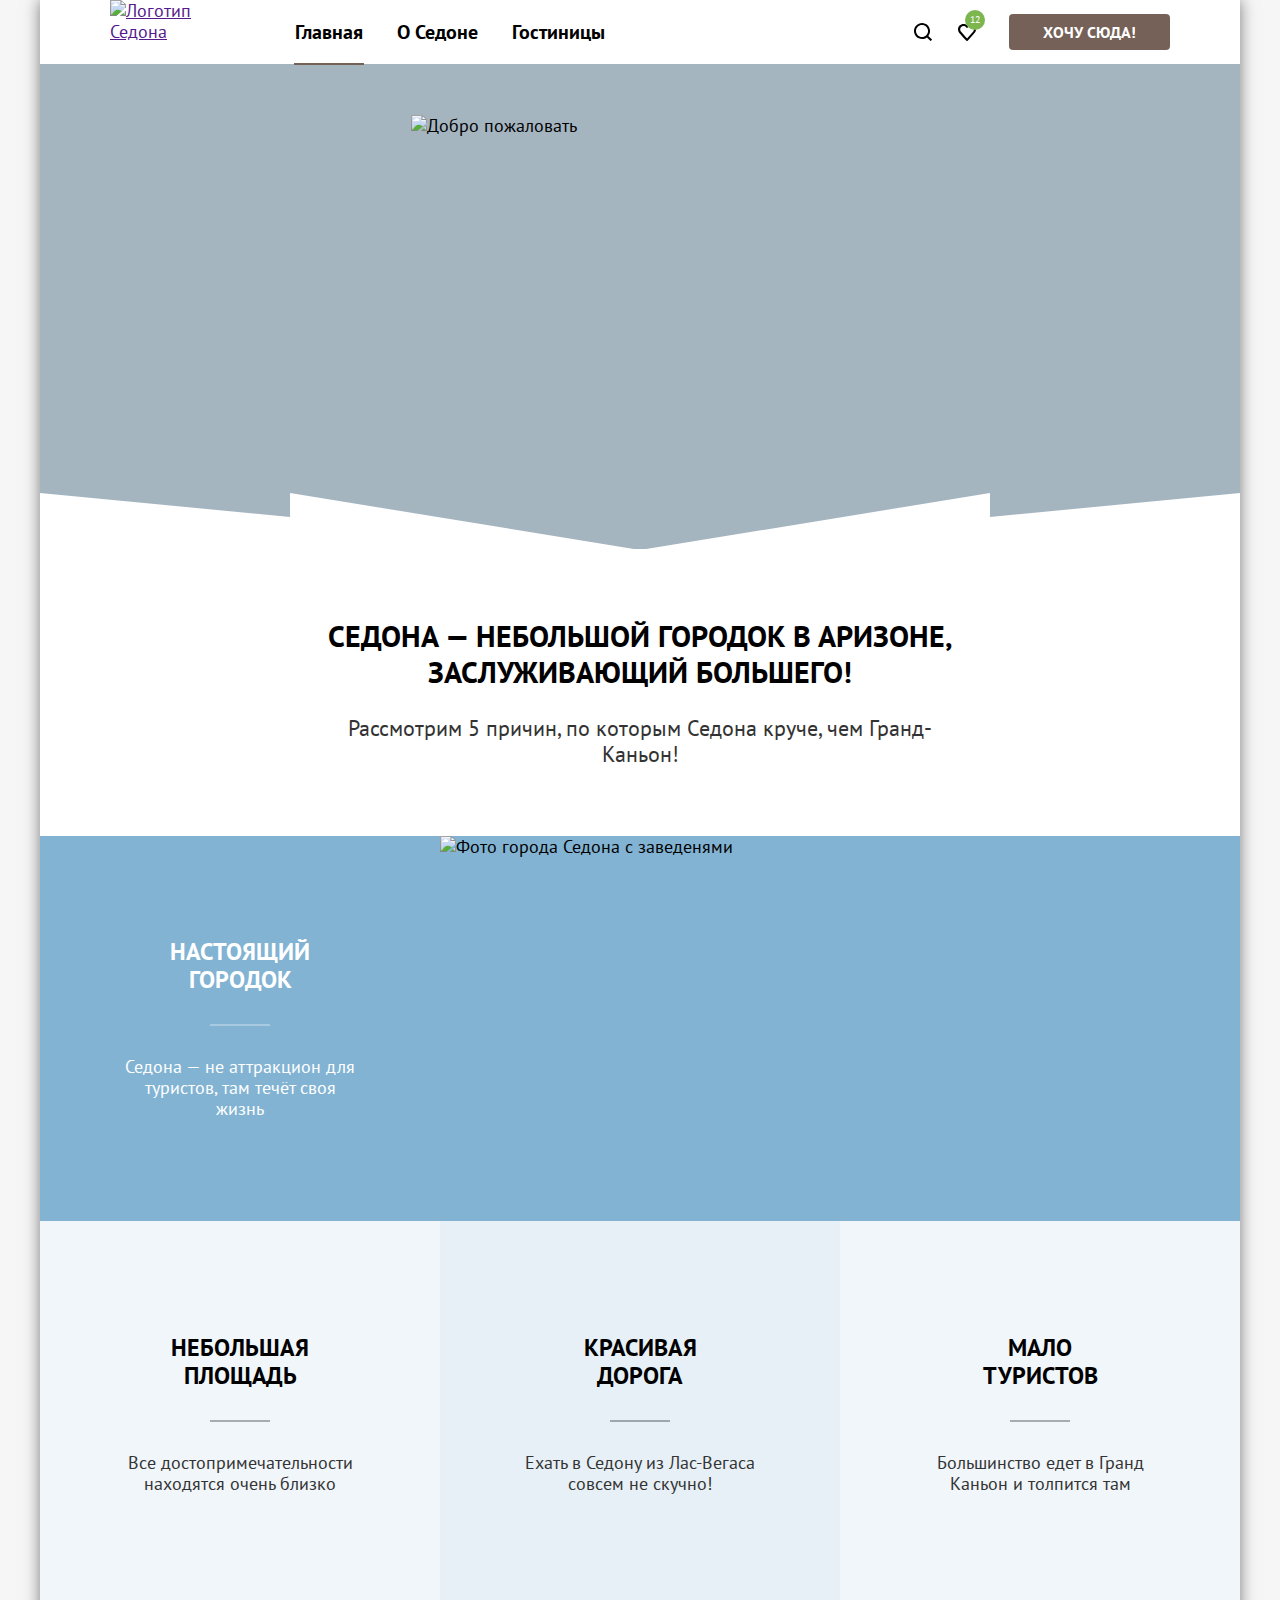
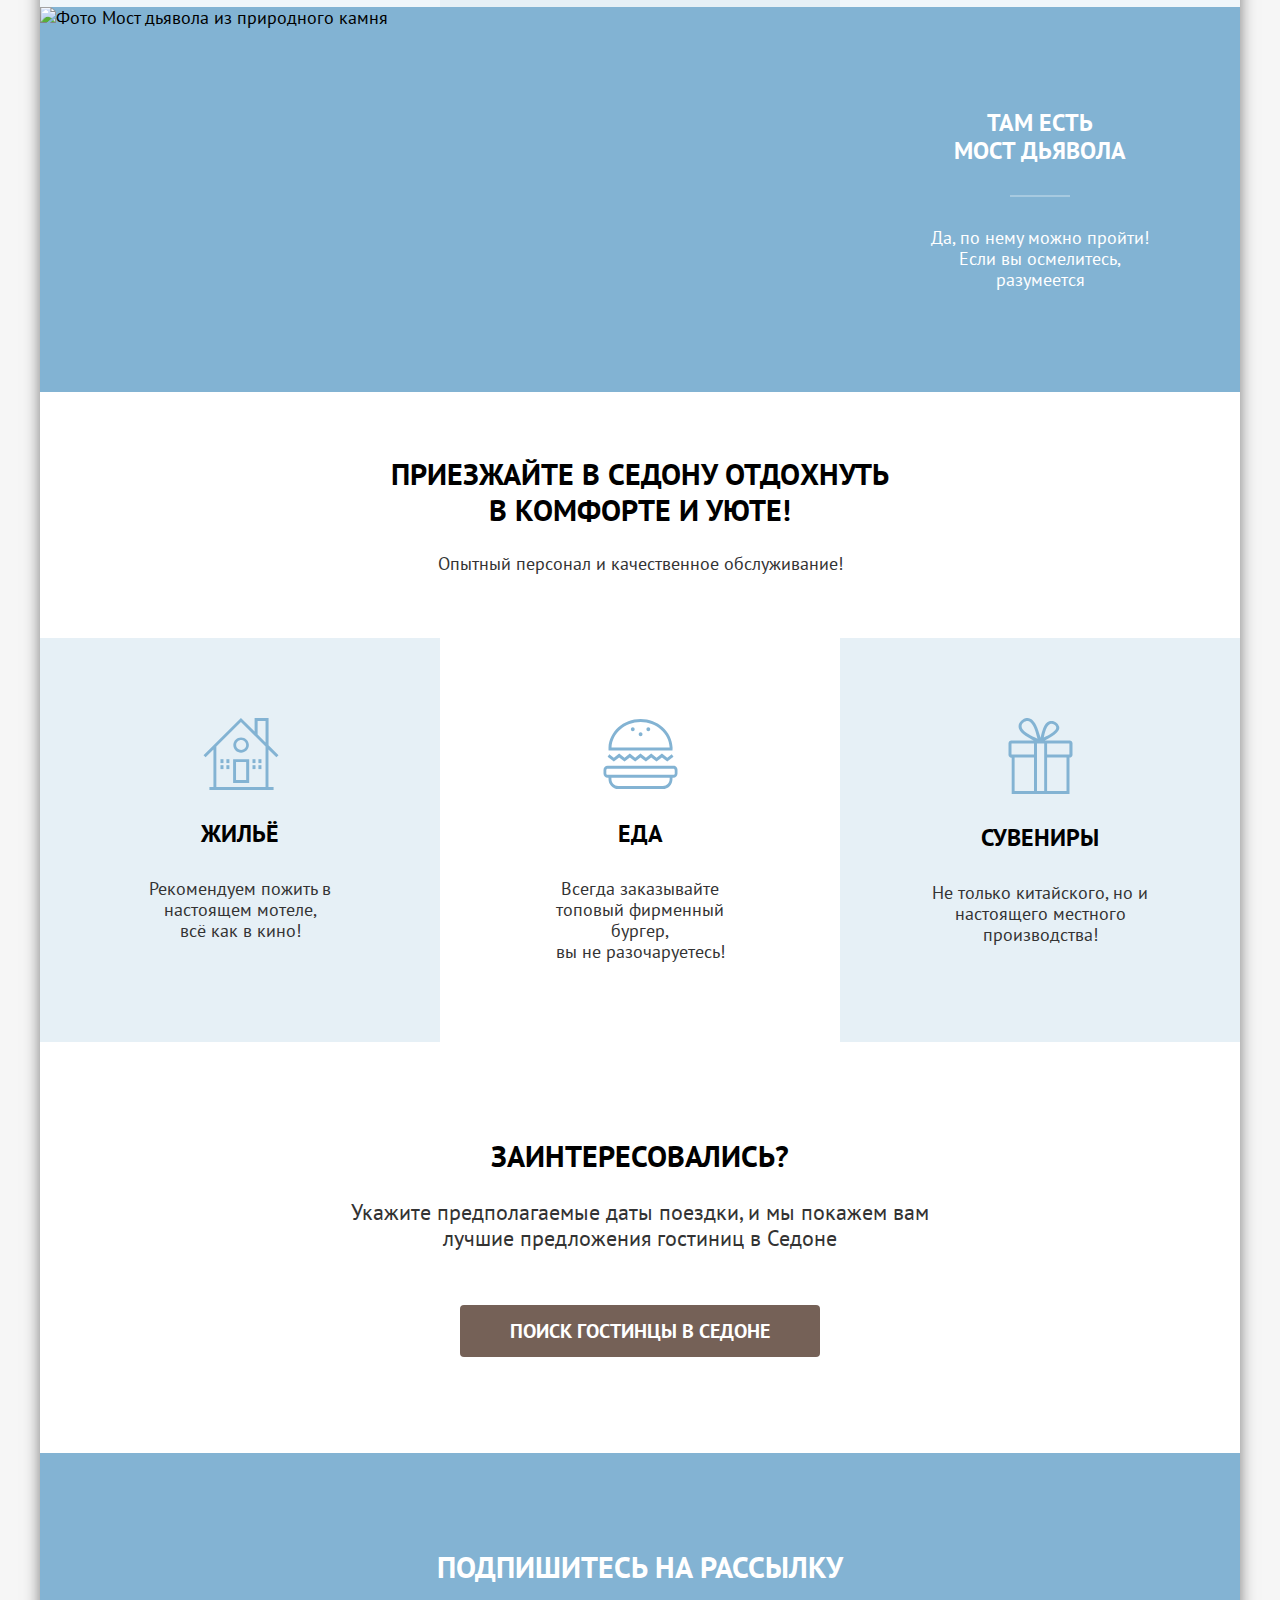
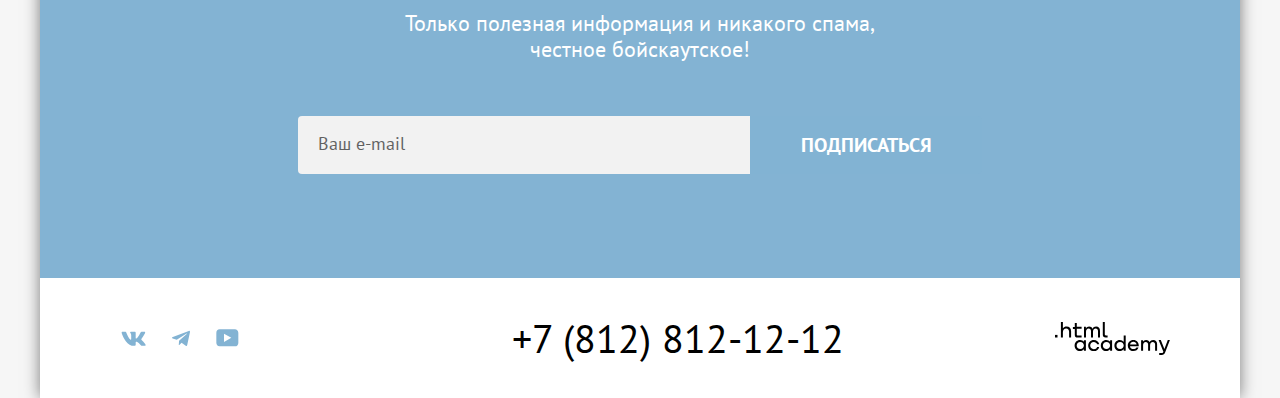
==== index.html @ faa63c74 "Шлифовка" ====
<!DOCTYPE html>
<html lang="ru">
  <head>
    <meta charset="utf-8">
    <title>HTML Academy: Седона</title>
    <link rel="stylesheet" href="./styles/style.css">
    <link rel="icon" href="./favicon.png"><!-- 32×32 -->
  </head>
  <body>
    <header class="header">
      <nav class="navigation">
        <a class="navigation-logo-link" href=""><img class="navigation-logo-image" src="./images/svg/header_logo.svg" alt="Логотип Седона" width="140" height="70"></a>
        <ul class="navigation-list">
          <li class="navigation-item">
              <a class="navigation-link navigation-link-active">Главная</a>
          </li>
          <li class="navigation-item">
            <a class="navigation-link" href="#">О седоне</a>
          </li>
          <li class="navigation-item">
            <a class="navigation-link" href="./catalog.html">Гостиницы</a>
          </li>

        </ul>
        <ul class="navigation-additional">
          <li class="navigation-item">
            <a class="navigation-link-icon" href="#">
              <svg width="18" height="18" viewBox="0 0 18 18" aria-hidden="true">
                <path d="M18.0511 16.6L14.3406 12.9C15.3434 11.6 16.0454 9.9 16.0454 8C16.0454 3.6 12.4352 0 8.02271 0C3.61022 0 0 3.7 0 8.1C0 12.5 3.61022 16.1 8.02271 16.1C9.82781 16.1 11.5326 15.5 12.9366 14.4L16.6471 18.1L18.0511 16.6ZM8.02271 14.1C4.71334 14.1 2.00568 11.4 2.00568 8.1C2.00568 4.8 4.71334 2.1 8.02271 2.1C11.3321 2.1 14.0397 4.8 14.0397 8.1C14.0397 11.4 11.3321 14.1 8.02271 14.1Z" />
              </svg>
              <span class="visually-hidden">Поск</span>
            </a>
          </li>
          <li class="navigation-item">
            <a class="navigation-link-icon" href="#">
              <span class="visually-hidden">Избранное</span>
              <svg class="navigation-icon" width="18" height="17" viewBox="0 0 18 17" aria-hidden="true">
                <path d="M8.92526 17C8.62441 17 8.32356 16.9 8.12299 16.6C2.70766 10.5 1.40397 9.1 1.10312 8.7C0.401135 7.8 0 6.6 0 5.4C0 2.4 2.40681 0 5.51561 0C6.8193 0 8.02271 0.5 9.02554 1.3C10.0284 0.5 11.3321 0 12.5355 0C15.544 0 18.0511 2.4 18.0511 5.4C18.0511 6.7 17.5497 7.9 16.7474 8.8L9.72753 16.7C9.52696 16.9 9.3264 17 8.92526 17ZM2.90823 7.5C3.20908 7.9 6.41816 11.5 9.02554 14.4L15.2431 7.4C15.7446 6.9 15.9451 6.2 15.9451 5.4C15.9451 3.6 14.4409 2.1 12.6358 2.1C11.6329 2.1 10.6301 2.6 9.9281 3.4C9.62725 3.7 9.3264 3.8 9.02554 3.8C8.72469 3.8 8.42384 3.6 8.22327 3.4C7.52129 2.6 6.51845 2.1 5.51561 2.1C3.7105 2.1 2.20624 3.6 2.20624 5.4C2.10596 6.3 2.5071 7 2.90823 7.5C2.80795 7.5 2.80795 7.5 2.90823 7.5Z" />
              </svg>
              <span class="navigation-icon-button">12</span>
            </a>
          </li>
          <li class="navigation-item">
            <a class="button navigation-button" href="#">Хочу сюда!</a>
          </li>
        </ul>
      </nav>
    </header>

    <main class="page-main">
      <section class="greeting">
        <h1 class="visually-hidden">Туристический город Седона</h1>
        <div class="greeting-images">
          <img class="greeting-image-welcome" src="./images/png/greeting_welcome.png" alt="Добро пожаловать" width="458" height="352">
          <svg class="greeting-icon" xmlns="http://www.w3.org/2000/svg" width="1200" height="57" viewBox="0 0 1200 57" fill="none">
            <path d="M0 57V0L250 24V0L600 57L950 0V24L1200 0V57H0Z" fill="white"/>
          </svg>
        </div>
        <div class="introductory-part">
          <p class="page-title">Седона — небольшой городок в Аризоне, заслуживающий большего!</p>
          <p class="page-description">Рассмотрим 5 причин, по которым Седона круче, чем Гранд-Каньон!</p>
        </div>
      </section>

      <section class="advantages">
        <ul class="advantages-list">
          <li class="advantages-item">

            <div class="advantages-container advantages-background">
              <div class="advantages-container-wrap advantages-places">
                <h3 class="advantages-title">Настоящий<br>городок</h3>
                <p class="advantages-text">Седона — не аттракцион для туристов, там течёт своя жизнь</p>
              </div>
              <img class="advantages-image" src="./images/jpg/advantages_one.jpg" alt="Фото города Седона с заведенями" width="800" height="385">
            </div>

            <div class="advantages-container">
              <div class="advantages-background-wrap">
                <div class="advantages-container-wrap advantages-pluses">
                  <h3 class="advantages-title">Небольшая<br>площадь</h3>
                  <p class="advantages-text">Все достопримечательности находятся очень близко</p>
                </div>
              </div>

              <div class="advantages-background-wrap">
                <div class="advantages-container-wrap advantages-pluses">
                  <h3 class="advantages-title">Красивая<br>дорога</h3>
                  <p class="advantages-text">Ехать в Седону из Лас-Вегаса совсем не скучно!</p>
                </div>
              </div>

              <div class="advantages-background-wrap">
                <div class="advantages-container-wrap advantages-pluses">
                  <h3 class="advantages-title">Мало<br>туристов</h3>
                  <p class="advantages-text">Большинство едет в Гранд Каньон и толпится там</p>
                </div>
              </div>
            </div>

            <div class="advantages-container advantages-background">
              <img class="advantages-image" src="./images/jpg/advantages_two.jpg" alt="Фото Мост дьявола из природного камня" width="800" height="385">
              <div class="advantages-container-wrap advantages-places">
                <h3 class="advantages-title">Там есть<br>мост дьявола</h3>
                <p class="advantages-text">Да, по нему можно пройти! Если вы осмелитесь, разумеется</p>
              </div>
            </div>
          </li>

          <li class="advantages-item">
            <p class="page-title">Приезжайте в Седону отдохнуть в комфорте и уюте!</p>
            <p class="advantages-text">Опытный персонал и качественное обслуживание!</p>
          </li>

          <li class="advantages-item">
            <div class="advantages-container">
              <div class="advantages-container-wrap advantages-availability">
                <svg class="advantages-icon" xmlns="http://www.w3.org/2000/svg" width="77" height="72" viewBox="0 0 77 72" fill="none">
                    <path d="M31.1185 65H47.1827V41.2H31.1185V65ZM34.0301 44.1H44.1707V62.1H34.0301V44.1Z" fill="#83B3D3"/>
                    <path d="M74.3916 39.3L76.5 37.2L66.5602 27.3V0H52.6044V13.6L38.9498 0L1.5 37.2L3.60843 39.3L11.4398 31.5V69.1H7.42369V72H71.5803V69.1H66.4598V31.5L74.3916 39.3ZM63.5482 69.1H14.3514V28.5L38.9498 4.1L63.5482 28.5V69.1ZM63.5482 24.4L55.6165 16.5V2.9H63.5482V24.4Z" fill="#83B3D3"/>
                    <path d="M31.3193 27.1C31.3193 31.4 34.8333 34.8 39.0502 34.8C43.3675 34.8 46.8815 31.3 46.8815 27.1C46.8815 22.8 43.3675 19.4 39.0502 19.4C34.8333 19.4 31.3193 22.8 31.3193 27.1ZM39.1506 22.1C41.8614 22.1 44.1707 24.3 44.1707 27C44.1707 29.7 41.9618 31.9 39.1506 31.9C36.4398 31.9 34.1305 29.7 34.1305 27C34.1305 24.3 36.3394 22.1 39.1506 22.1Z" fill="#83B3D3"/>
                    <path d="M21.4799 41.2H18.4679V45.1H21.4799V41.2Z" fill="#83B3D3"/>
                    <path d="M27.4036 41.2H24.3916V45.1H27.4036V41.2Z" fill="#83B3D3"/>
                    <path d="M21.4799 47.2H18.4679V51.1H21.4799V47.2Z" fill="#83B3D3"/>
                    <path d="M27.4036 47.2H24.3916V51.1H27.4036V47.2Z" fill="#83B3D3"/>
                    <path d="M53.508 41.2H50.496V45.1H53.508V41.2Z" fill="#83B3D3"/>
                    <path d="M59.4317 41.2H56.4197V45.1H59.4317V41.2Z" fill="#83B3D3"/>
                    <path d="M53.508 47.2H50.496V51.1H53.508V47.2Z" fill="#83B3D3"/>
                    <path d="M59.4317 47.2H56.4197V51.1H59.4317V47.2Z" fill="#83B3D3"/>
                </svg>
                <h3 class="advantages-title">Жильё</h3>
                <p class="advantages-text">Рекомендуем пожить в настоящем мотеле,<br> всё как в кино!</p>
              </div>
              <div class="advantages-container-wrap advantages-availability">
                <svg xmlns="http://www.w3.org/2000/svg" width="76" height="72" viewBox="0 0 76 72" fill="none">
                  <path d="M71.5757 47.7H5.6103C3.30452 47.7 1.5 49.6 1.5 52V55.5C1.5 57.9 3.40477 59.8 5.6103 59.8H6.51257V60.9C6.51257 66.4 10.8234 71 16.1367 71H60.8488C66.1621 71 70.4729 66.5 70.4729 60.9V59.8H71.3752C73.681 59.8 75.4855 57.9 75.4855 55.5V52C75.686 49.7 73.7812 47.7 71.5757 47.7ZM67.6659 60.9C67.6659 64.8 64.6583 67.9 60.949 67.9H16.1367C12.4274 67.9 9.41985 64.7 9.41985 60.9V59.8H67.6659V60.9ZM72.7787 55.5C72.7787 56.2 72.1772 56.8 71.5757 56.8H5.51005C4.80829 56.8 4.30704 56.2 4.30704 55.5V52C4.30704 51.3 4.90855 50.7 5.51005 50.7H71.4754C72.1772 50.7 72.6784 51.3 72.6784 52C72.7787 52 72.7787 55.5 72.7787 55.5Z" fill="#83B3D3"/>
                  <path d="M17.1392 39.4L22.5528 43.5L27.8661 39.4L33.1794 43.5L38.4927 39.4L43.9063 43.5L49.2196 39.4L54.5329 43.5L59.9465 39.4L65.2598 43.5L71.4754 38.8L69.7711 36.3L65.2598 39.7L59.9465 35.6L54.5329 39.7L49.2196 35.6L43.9063 39.7L38.4927 35.6L33.1794 39.7L27.8661 35.6L22.5528 39.7L17.1392 35.6L11.8259 39.7L7.31458 36.3L5.6103 38.8L11.8259 43.5L17.1392 39.4Z" fill="#83B3D3"/>
                  <path d="M9.52011 32.5H70.4729C70.4729 31.9 70.5732 31.3 70.5732 30.6C70.5732 30.2 70.5732 29.8 70.5732 29.4C69.8714 13.7 55.8362 1 38.593 1C21.2495 1 7.21432 13.7 6.51257 29.5C6.51257 29.9 6.51257 30.3 6.51257 30.7C6.51257 31.3 6.50815 31.9 6.6084 32.5H9.52011ZM38.593 4C54.2322 4 67.0644 15.3 67.6659 29.5H9.52011C10.1216 15.4 22.9538 4 38.593 4Z" fill="#83B3D3"/>
                  <path d="M38.593 18.3C39.645 18.3 40.4978 17.4046 40.4978 16.3C40.4978 15.1954 39.645 14.3 38.593 14.3C37.541 14.3 36.6882 15.1954 36.6882 16.3C36.6882 17.4046 37.541 18.3 38.593 18.3Z" fill="#83B3D3"/>
                  <path d="M30.7734 13.2C31.8254 13.2 32.6782 12.3046 32.6782 11.2C32.6782 10.0954 31.8254 9.2 30.7734 9.2C29.7214 9.2 28.8686 10.0954 28.8686 11.2C28.8686 12.3046 29.7214 13.2 30.7734 13.2Z" fill="#83B3D3"/>
                  <path d="M46.3123 13.2C47.3643 13.2 48.2171 12.3046 48.2171 11.2C48.2171 10.0954 47.3643 9.2 46.3123 9.2C45.2604 9.2 44.4076 10.0954 44.4076 11.2C44.4076 12.3046 45.2604 13.2 46.3123 13.2Z" fill="#83B3D3"/>
                </svg>
                <h3 class="advantages-title">Еда</h3>
                <p class="advantages-text">Всегда заказывайте топовый фирменный бургер,<br> вы не разочаруетесь!</p>
              </div>
              <div class="advantages-container-wrap advantages-availability">
                <svg class="advantages-icon" xmlns="http://www.w3.org/2000/svg" width="76" height="76" viewBox="0 0 76 76" fill="none">
                <path d="M67.6 22.4625H67.5H42.8C56.6 15.5576 57.7 11.1546 57.2 8.75288C56 4.75007 51.5 1.74797 47.2 3.34909C41.6 5.45056 40.1 13.7564 38.6 19.7606C36.6 13.6563 34.8 5.95091 30.4 2.04818C29.1 0.947407 27.3 -0.253434 24.6 0.0467764C20.6 0.447057 14.8 5.45056 17.1 11.0545C19.4 16.4583 26.8 19.8607 31.7 22.5626H9.7H9.4C7.8 22.5626 6.5 23.8635 6.5 25.4646V36.7725C6.5 38.3736 7.8 39.6745 9.4 39.6745H9.7V72.9979V75.3996V76H67.5V75.4996V72.9979V39.5745H67.6C69.2 39.5745 70.5 38.2736 70.5 36.6724V25.3645C70.5 23.7634 69.2 22.4625 67.6 22.4625ZM48.9 5.85084C51 5.55063 53.9 7.15176 54.2 9.05309C54.6 11.8551 50.8 14.3568 49.1 15.4576C46.6 17.1588 44.2 18.0594 41.8 19.5604C42.7 15.8579 44.3 6.55133 48.9 5.85084ZM26 15.8579C23.8 14.3568 19.5 11.4548 19.6 8.05239C19.7 4.44986 25.3 1.44776 28.4 4.14965C32.3 7.55203 34.1 15.2574 35.5 20.7613C32.3 19.2602 29.2 17.9593 26 15.8579ZM32 72.9979H12.6V39.5745H32V72.9979ZM32 36.4723H9.5V25.4646H32V36.4723ZM42.2 36.4723V39.4744V72.9979H35V39.5745V36.5724V25.5647H42.2V36.4723ZM64.5 72.9979H45.1V39.5745H64.5V72.9979ZM67.4 36.4723H45.1V25.4646H67.4V36.4723Z" fill="#83B3D3"/>
                </svg>
                <h3 class="advantages-title">Сувениры</h3>
                <p class="advantages-text">Не только китайского, но и настоящего местного производства!</p>
              </div>
            </div>
          </li>


        </ul>
      </section>

      <section class="search">
        <h2 class="visually-hidden">Поис гостиниц</h2>
        <p class="page-title">Заинтересовались?</p>
        <p class="page-description">Укажите предполагаемые даты поездки, и мы покажем вам лучшие предложения гостиниц в Седоне</p>
        <a class="button search-button" href="#">Поиск гостинцы в Седоне</a>
      </section>

      <section class="subscribe subscribe-background">
        <h2 class="page-title">Подпишитесь на рассылку</h2>
        <p class="page-description">Только полезная информация и никакого спама,<br>честное бойскаутское!</p>

        <form class="subscribe-form" action="https://echo.htmlacademy.ru/" method="post">
          <label class="subscribe-field field">
            <span class="visually-hidden">Ваш e-mail</span>
            <input class="subscribe-field-input" type="email" name="email" placeholder="Ваш e-mail" required>
          </label>
          <button class="button subscribe-button" type="submit">Подписаться</button>
        </form>
      </section>
    </main>

    <footer class="footer">
      <ul class="footer-social">
        <li class="social-item">
          <a class="social-link" href="https://vk.com/htmlacademy">
            <svg class="social-icon" xmlns="http://www.w3.org/2000/svg" width="25" height="15" viewBox="0 0 25 15" fill="none">
              <path fill-rule="evenodd" clip-rule="evenodd" d="M24.1164 1.80445C24.2824 1.25845 24.1164 0.856445 23.3214 0.856445H20.6964C20.0284 0.856445 19.7204 1.20345 19.5534 1.58645C19.5534 1.58645 18.2184 4.78245 16.3274 6.85845C15.7154 7.46045 15.4374 7.65145 15.1034 7.65145C14.9364 7.65145 14.6854 7.46045 14.6854 6.91345V1.80445C14.6854 1.14845 14.5014 0.856445 13.9454 0.856445H9.81738C9.40038 0.856445 9.14938 1.16045 9.14938 1.44945C9.14938 2.07045 10.0954 2.21445 10.1924 3.96245V7.76045C10.1924 8.59345 10.0394 8.74444 9.70538 8.74444C8.81538 8.74444 6.65038 5.53345 5.36538 1.85945C5.11638 1.14445 4.86438 0.856445 4.19338 0.856445H1.56638C0.816382 0.856445 0.666382 1.20345 0.666382 1.58645C0.666382 2.26845 1.55638 5.65645 4.81138 10.1374C6.98138 13.1974 10.0364 14.8564 12.8194 14.8564C14.4884 14.8564 14.6944 14.4884 14.6944 13.8534V11.5404C14.6944 10.8034 14.8524 10.6564 15.3814 10.6564C15.7714 10.6564 16.4384 10.8484 17.9964 12.3234C19.7764 14.0724 20.0694 14.8564 21.0714 14.8564H23.6964C24.4464 14.8564 24.8224 14.4884 24.6064 13.7604C24.3684 13.0364 23.5184 11.9854 22.3914 10.7384C21.7794 10.0284 20.8614 9.26345 20.5824 8.88045C20.1934 8.38945 20.3044 8.17044 20.5824 7.73345C20.5824 7.73345 23.7824 3.30745 24.1154 1.80445H24.1164Z" fill="#83B3D3"/>
            </svg>
            <span class="visually-hidden">VK</span>
          </a>
        </li>
        <li class="social-item">
          <a class="social-link" href="https://t.me/htmlacademy">
            <svg class="social-icon" xmlns="http://www.w3.org/2000/svg" width="18" height="17" viewBox="0 0 18 17" fill="none">
              <path d="M16.785 0.955705L0.840489 7.1042C-0.247661 7.54126 -0.241365 8.14828 0.640845 8.41897L4.73445 9.69597L14.2058 3.72014C14.6537 3.44766 15.0629 3.59424 14.7265 3.89281L7.05283 10.8183H7.05103L7.05283 10.8192L6.77045 15.0387C7.18413 15.0387 7.36669 14.8489 7.59871 14.625L9.58705 12.6915L13.7229 15.7464C14.4855 16.1664 15.0332 15.9506 15.2229 15.0405L17.9379 2.2453C18.2158 1.13107 17.5126 0.626562 16.785 0.955705Z" fill="#83B3D3"/>
            </svg>
            <span class="visually-hidden">telegram</span>
          </a>
        </li>
        <li class="social-item">
          <a class="social-link" href="https://www.youtube.com/user/htmlacademyru">
            <svg class="social-icon" xmlns="http://www.w3.org/2000/svg" width="23" height="18" viewBox="0 0 23 18" fill="none">
              <path d="M18.9402 0.356445H3.50738C1.64668 0.356445 0.333252 1.9502 0.333252 3.75645V13.8502C0.333252 15.7627 1.64668 17.3564 3.50738 17.3564H19.1591C20.8009 17.3564 22.3333 15.7627 22.3333 13.9564V3.75645C22.1143 1.9502 20.8009 0.356445 18.9402 0.356445ZM7.99494 12.8939V4.81894L15.3283 8.85645L7.99494 12.8939Z" fill="#83B3D3"/>
            </svg>
            <span class="visually-hidden">YouTube</span>
          </a>
        </li>
      </ul>
      <a class="footer-phone" href="tel:+78128121212">+7 (812) 812-12-12</a>
      <a class="footer-developer" href="https://htmlacademy.ru/">
        <span class="visually-hidden">Разработано HTML Academy</span>
        <svg class="footer-icon-academy" width="115" height="33" viewBox="0 0 115 33" aria-hidden="true">
          <path d="M0 12.9V15.5H2.5V12.9H0Z" />
          <path d="M11.6 4.5C10 4.5 8.8 5.2 8 6.2H7.9V0H5.9V15.5H7.9V10.2C7.9 8.1 9.2 6.6 11.2 6.6C13 6.6 14.1 8 14.1 9.8V15.5H16.1V9.4C16.2 6.4 14.3 4.5 11.6 4.5Z" />
          <path d="M26.6 4.8H21.8V1.1H19.8V4.9H17.9V6.9H19.8V12.9C19.8 14.6 20.8 15.6 22.5 15.6H26.6V13.6H22.9C22.2 13.6 21.8 13.2 21.8 12.5V6.8H26.6V4.8Z" />
          <path d="M41.1 4.6C39.5 4.6 38.2 5.4 37.6 6.7H37.5C36.9 5.5 35.7 4.6 34.1 4.6C32.7 4.6 31.6 5.4 31 6.4H30.9V4.8H29V15.4H31V10C31 8 32 6.5 33.6 6.5C35.1 6.5 36 7.5 36 9.1V15.4H38V9.8C38 7.4 39.4 6.5 40.6 6.5C42.1 6.5 43 7.5 43 9.1V15.4H45V8.9C45.1 6.4 43.6 4.6 41.1 4.6Z" />
          <path d="M47.8 12.7C47.8 14.4 48.8 15.4 50.6 15.4H52.6V13.4H50.9C50.2 13.4 49.8 13 49.8 12.3V0H47.8V12.7Z" />
          <path d="M28.9 19.7C28 18.6 26.7 17.9 25 17.9C21.9 17.9 19.6 20.2 19.6 23.5C19.6 26.8 21.9 29.1 25 29.1C26.8 29.1 28 28.3 28.8 27.2H28.9V28.8H30.9V18.2H28.9V19.7ZM25.3 27.1C23.1 27.1 21.7 25.5 21.7 23.5C21.7 21.5 23.1 19.9 25.3 19.9C27.5 19.9 28.9 21.5 28.9 23.5C28.9 25.4 27.5 27.1 25.3 27.1Z" />
          <path d="M44.2 22C43.7 19.6 41.6 17.9 38.8 17.9C35.4 17.9 33.2 20.4 33.2 23.5C33.2 26.6 35.4 29.1 38.8 29.1C41.6 29.1 43.7 27.3 44.2 24.9H42.1C41.7 26.2 40.4 27.2 38.8 27.2C36.6 27.2 35.2 25.6 35.2 23.6C35.2 21.6 36.6 20 38.8 20C40.4 20 41.6 21 42.1 22.2H44.2V22Z" />
          <path d="M55.1 19.7C54.2 18.6 52.9 17.9 51.2 17.9C48.1 17.9 45.8 20.2 45.8 23.5C45.8 26.8 48.1 29.1 51.2 29.1C53 29.1 54.2 28.3 55 27.2H55.1V28.8H57.1V18.2H55.1V19.7ZM51.5 27.1C49.3 27.1 47.9 25.5 47.9 23.5C47.9 21.5 49.3 19.9 51.5 19.9C53.7 19.9 55.1 21.5 55.1 23.5C55.1 25.4 53.6 27.1 51.5 27.1Z" />
          <path d="M68.7 19.8C67.8 18.7 66.5 17.9 64.8 17.9C61.7 17.9 59.4 20.2 59.4 23.5C59.4 26.8 61.6 29.1 64.8 29.1C66.5 29.1 67.8 28.3 68.6 27.3H68.7V28.8H70.7V13.4H68.7V19.8ZM65.1 27.1C62.9 27.1 61.5 25.5 61.5 23.5C61.5 21.5 62.9 19.9 65.1 19.9C67.3 19.9 68.7 21.5 68.7 23.5C68.6 25.5 67.2 27.1 65.1 27.1Z" />
          <path d="M78.3 17.9C75 17.9 72.8 20.4 72.8 23.5C72.8 26.5 74.9 29.1 78.3 29.1C80.8 29.1 82.8 27.8 83.5 25.5H81.4C80.9 26.5 79.8 27.1 78.4 27.1C76.5 27.1 75.1 25.8 75 24.2H83.8C84 20.6 81.8 17.9 78.3 17.9ZM78.3 19.8C80 19.8 81.3 20.8 81.6 22.4H75.1C75.4 20.9 76.6 19.8 78.3 19.8Z" />
          <path d="M98.2 17.9C96.6 17.9 95.3 18.7 94.6 19.9H94.5C93.9 18.7 92.7 17.9 91.1 17.9C89.7 17.9 88.6 18.6 88 19.7V18.2H86.1V28.8H88.1V23.4C88.1 21.4 89.1 20 90.7 19.9C92.2 19.9 93.1 20.9 93.1 22.5V28.8H95.1V23.2C95.1 20.8 96.5 19.9 97.7 19.9C99.2 19.9 100.1 20.9 100.1 22.5V28.8H102.1V22.3C102.2 19.7 100.7 17.9 98.2 17.9Z" />
          <path d="M109.4 27L105.8 18.1H103.6L108.4 29.7C108.1 30.6 107.7 30.9 106.7 30.9H104.2V32.9H106.7C108.5 32.9 109.5 32.1 110.2 30.3L114.9 18.1H112.8L109.4 27Z" />
        </svg>
      </a>
    </footer>


    <!--Модальное окно-->
    <section class="modal-content modal-close">
        <div class="modal-container">
          <div class="modal-container-wrap">
            <h2 class="modal-title">Поиск гостиницы в Седоне</h2>

            <button class="modal-close-button" type="button">
              <span class="visually-hidden">Закрыть</span>
            </button>
          </div>

          <form class="modal-form" action="https://echo.htmlacademy.ru" method="post">

            <div class="container-inner-date modal-field-date">
              <label class="modal-label modal-label-access" for="access">Дата заезда:</label>
              <input class="modal-field-input" id="access" type="text" name="date-access" placeholder="Укажите дату" value="27 апреля 2020">
              <span class="field-message field-message-error">Мы не можем отправить вас в прошлое.</span>
            </div>

            <div class="container-inner-date modal-field-date">

              <label class="modal-label modal-label-egress" for="egress">Дата выезда:</label>
              <input class="modal-field-input" id="egress" type="text" name="date-egress" placeholder="Укажите дату" value="1 сентября 2021">
              <span class="field-message">На эти даты есть свободные номера. Пока есть.</span>
            </div>

            <div class="container-wrap-adults modal-field-quantity">

              <label class="modal-label modal-label-adults" for="adults">Взрослые:</label>
              <div class="field-number number">
                <button class="number-button number-button-minus" type="button">
                  <span class="visually-hidden">Уменьшить количество</span>
                  <span class="box-icon-minus" tabindex="0"></span>
                </button>

                <input class="number-input field-input" type="number" name="adults-amount" id="adults" placeholder="0" value="2" min="1" step="1">

                <button class="number-button number-button-plus" type="button">
                  <span class="visually-hidden">Увеличить количество</span>
                  <span class="box-icon-plus" tabindex="0"></span>
                </button>
              </div>

            </div>

            <div class="container-input-children modal-field-quantity">
              <label class="modal-label modal-label-children" for="children">Дети:</label>
              <span class="container-info info-hint">
                  <span class="field-info" id="children-info">
                      <span class="field-info-text">
                          Укажите количество детей, которые будут с вами, возраст которых от 6 до 18 лет. Дети до 6 лет размещаются бесплатно.
                      </span>
                  </span>
              </span>

              <div class="field-number number">
                <button class="number-button number-button-minus" type="button">
                  <span class="visually-hidden">Уменьшить количество</span>
                  <span class="box-icon-minus" tabindex="0"></span>
                </button>

                <input class="number-input field-input" type="number" name="children-amount" id="children" placeholder="0" value="2" min="1" step="1">

                <button class="number-button number-button-plus" type="button">
                  <span class="visually-hidden">Увеличить количество</span>
                  <span class="box-icon-plus" tabindex="0"></span>
                </button>
              </div>
            </div>

            <button class="search-form-button button button-large" type="submit">Найти</button>

          </form>
        </div>
    </section>
  </body>
</html>
---- styles/style.css ----
@font-face {
  font-family: "PT Sans";
  font-weight: 400;
  font-style: normal;
  font-display: swap;
  src: url("../fonts/ptsans-400.woff2") format("woff2");
}

@font-face {
  font-family: "PT Sans";
  font-weight: 700;
  font-style: normal;
  font-display: swap;
  src: url("../fonts/ptsans-700.woff2") format("woff2");
}


html:focus-within {
  scroll-behavior: smooth;
}


*,
*::before,
*::after {
    box-sizing: border-box;
}


img,
picture,
svg {
    max-width: 100%;
    display: block;
}

.visually-hidden {
    position: absolute;
    width: 1px;
    height: 1px;
    margin: -1px;
    padding: 0;
    border: 0;
    clip: rect(0 0 0 0);
    overflow: hidden;
  }


body {
    display: flex;
    flex-direction: column;
    margin: 0 auto;
    width: 1200px;
    min-height: 100%;
    font-weight: 400;
    font-size: 18px;
    line-height: 21px;
    font-family: "PT Sans",sans-serif;
    color: #000000;
    background-color: #F6F6F6;
    box-shadow: 0 0 15px rgba(0, 0, 0, 0.5);
}

.button {
  display: inline-block;
  text-transform: uppercase;
  border-radius: 4px;
  font-weight: 700;
  font-family: "PT Sans",sans-serif;
  text-decoration: none;
  border: none;
  cursor: pointer;
}

.button:disabled {
  background: #E5E5E5;
}


/*NAVIGATION*/

.navigation {
  display: flex;
  flex-wrap: wrap;
  align-items: center;
  margin: 0 auto;
  padding: 0 70px;
  width: 1200px;
  background: #FFFFFF;
  color: #000;
}

.navigation-logo-link {
  z-index: 1;
  margin-bottom: -6px;
}

.navigation-list {
  margin: 0;
  padding: 0;
  display: flex;
  flex-wrap: wrap;
  max-width: 450px;
  margin-left: 28px;
  list-style-type: none;
}

.navigation-item {
  margin: 0;
}

.navigation-additional {
  margin: 0;
  padding: 0;
  display: flex;
  flex-wrap: wrap;
  margin-left: auto;
  max-width: 350px;
  align-items: center;
  list-style-type: none;
}

.navigation-additional .navigation-item:nth-child(3) {
  margin-left: 20px;
}

.navigation-link {
  position:relative;
  display: block;
  padding: 18px 17px;
  text-decoration: none;
  font-size: 20px;
  font-weight: 700;
  line-height: 24px;
  color: #000000;
  text-transform: capitalize;
}

.navigation-link-icon {
  position:relative;
  display: block;
  padding: 22px 13px;
  color: #FFFFFF;
}

.navigation-link[href]:hover {
  color: #756257;
}

.navigation-link[href]:active {
  color: #756257;
  opacity: 0.3;
}

.navigation-link-icon:hover {
  fill: #756257;
}

.navigation-link-icon:active {
  fill: rgba(117, 98, 87, 0.3);
  color: rgba(117, 98, 87, 0.3);
}

.navigation-link-active:before {
  position: absolute;
  bottom: -3px;
  left: 16px;
  right: 16px;
  height: 2px;
  background-color: #756257;
  content: "";
  z-index: 1;
}

.navigation-button {
  padding: 8px 34px;
  color: #FFFfff;
  background-color: #756157;
  text-align: center;
  font-size: 16px;
  line-height: 20px;
}

.navigation-button:active {
  background-color: #756157;
  opacity: 0.3;
}

.navigation-button:hover {
  background-color: #615048;
}

.navigation-button:focus {
  border: none;
  outline: none;
  background-color: #615048;
}

.navigation-icon-button {
  position: absolute;
  top: 8px;
  right: 4px;
  padding: 5px;
  font-size: 10px;
  line-height: 10px;
  text-align: center;
  background-color: #7DB54F;
  border-radius: 10px;
}



/*MAIN*/
.page-main {
  margin: 0 auto;
  background: #FFFFFF;
}

/*SECTION GREETING*/
.greeting {
  display: flex;
  flex-direction: column;
  align-items: center;
  padding: 0;
  margin: 0;
}

.greeting-images {
  position: relative;
  background-color: #a5b5c0;
  background-image: url("../images/jpg/greeting_background.jpg");
  background-repeat: no-repeat;
  background-size: contain;
}

.greeting-image-welcome {
  margin: 51px 371px 82px;
}

.greeting-icon {
  position: absolute;
  bottom: -1px;
}

.greeting-icon path:hover {
  transition: fill 1s;
  animation: colorChange 2s infinite;
}

@keyframes colorChange {
  0% { fill: #e8fce8; }
  20% { fill: #e9fdfd }
  40% { fill: #fff0e5; }
  60% { fill: #ebf6ff; }
  80% { fill: #e5fdfd; }
  100% { fill: #daedfc; }
}

.introductory-part {
  margin: 69px 272px;
  text-align: center;
}

.page-title {
  font-size: 30px;
  font-weight: 700;
  line-height: 36px;
  text-transform: uppercase;
  text-align: center;
  padding: 0;
  margin: 0 0 25px 0;
}

.page-description {
  color: #333333;
  font-size: 22px;
  line-height: 26px;
  text-align: center;
  padding: 0;
  margin: 0;

}



/*SECTION ADVANTAGES*/
.advantages-list {
  margin: 0;
  padding: 0;
}

.advantages-item {
  display: flex;
  flex-direction: column;
  flex-wrap: wrap;
  align-items: center;
}

.advantages-item:nth-child(2) {
  padding: 64px 350px;
}

 .advantages-container {
  display: flex;
  flex-wrap: wrap;
}

.advantages-background {
  background-color: #82B3D3;
}

.advantages-container-wrap {
  position: relative;
  max-width: 400px;
  display: flex;
  flex-direction: column;
  justify-content: center;
  align-items: center;
  flex-wrap: wrap;
  text-align: center;
}

.advantages-places {
  max-width: 230px;
  margin: 102px 85px;
  color: #FFFFFF;
}

.advantages-pluses {
  max-width: 230px;
  margin: 113px 85px;
}

.advantages-background-wrap:nth-child(2n+1) {
  background-color: rgba(131, 179, 211, 0.12);
}
.advantages-background-wrap:nth-child(2) {
  background-color: rgba(131, 179, 211, 0.20);
}

.advantages-availability {
  justify-content: flex-start;
  padding: 80px 85px;
}

.advantages-availability:nth-child(2n+1) {
  background-color: rgba(131, 179, 211, 0.20);
}

.advantages-title {
  text-align: center;
  font-size: 24px;
  font-weight: 700;
  line-height: 28px;
  text-transform: uppercase;
  margin: 0;
  padding: 0;
}

.advantages-item:nth-child(1) .advantages-title {
  padding-bottom: 62px;
}

.advantages-item:not(:nth-child(1)) .advantages-title {
  margin-bottom: 30px;
  margin-top: 30px;
}

.advantages-image {
  height: auto;
}

.advantages-text {
  color: #333333;
  font-size: 18px;
  line-height: 21px;
  text-align: center;
  margin: 0;
  padding: 0;
}

.advantages-places .advantages-text {
  color: #ffffff;
}

.advantages-pluses .advantages-text:before {
  position: absolute;
  top: 86px;
  left: 85px;
  right: 85px;
  height: 2px;
  background-color: rgba(0, 0, 0, 0.30);
  content: "";
}

.advantages-places .advantages-text:before {
  position: absolute;
  top: 86px;
  left: 85px;
  right: 85px;
  height: 2px;
  background-color: rgba(255, 255, 255, 0.30);
  content: "";
}



/*SECTION SEARCH*/
.search {
  margin: auto;
  padding: 96px 304px;
  text-align: center;
}

.search .page-description {
  margin-bottom: 54px;
}

.search .button-link {
  font-size: 20px;
}

.search-button {
  padding: 8px 50px;
  text-align: center;
  color: #FFFFFF;
  background-color: #756157;
  font-size: 20px;
  line-height: 36px;
}

.search-button:active {
  background-color: #756157;
  opacity: 0.3;
}

.search-button:hover {
  background-color: #615048;
}

.search-button:focus {
  background-color: #615048;
  outline: none;
}



/*SECTION SUBSCRIBE*/
.subscribe {
  padding: 96px 258px 104px;
  color: #ffffff;
}

.subscribe-background {
  color: #ffffff;
  background-color: #83b3d3;
  background-image: url("../images/jpg/subscription-background.jpg");
  background-repeat: no-repeat;
  background-size: cover;
}

.subscribe-form {
  display: grid;
  grid-template-columns: 1fr 232px;
  margin-top: 54px;
}

.subscribe .page-description {
  color: #ffffff;
}

.subscribe-field-input {
  width: 100%;
  height: 100%;
  padding: 20px;
  border: none;
  border-radius: 4px 0 0 4px;
  font-family: "PT Sans";
  line-height: 24px;
  background-color: #F2F2F2;
}

.subscribe-field-input::-webkit-input-placeholder {
  color:  #000;
  opacity: 0.6;
  font-size: 18px;
}

.subscribe-field-input:hover {
  background-color: #e6e6e6;
}

.subscribe-field-input:focus {
  background-color: #e6e6e6;
  outline: 2px solid #83b3d3;
}

.subscribe-button {
  color:  #FFFFFF;
  background-color: #82B3D3;
  text-align: center;
  font-size: 20px;
  font-weight: 700;
  line-height: 36px;
  border-radius: 0 4px 4px 0;
}

.subscribe-button:hover {
  background-color: #68A2CA;
}

.subscribe-button:focus {
  background-color: #68A2CA;
  outline: none;
}

.subscribe-button:active {
  color: rgba(255, 255, 255, 0.3);
  background-color: #68a2ca;
}



/*FOOTER*/
.footer {
  display: flex;
  justify-content: space-between;
  align-items: center;
  padding: 40px 70px;
  background: #FFFFFF;
}

.footer-social {
  display: flex;
  flex-wrap: wrap;
  width: 190px;
  list-style-type: none;
  padding: 0;
  margin: 0;
}

.social-link {
  display: block;
  place-content: center;
  width: 47px;
  height: 40px;
}

.social-icon {
  margin: auto;
}

.social-link:hover .social-icon path {
  fill: #68A2CA;
}

.social-link:focus .social-icon path {
  fill: #68A2CA;
  outline: none;
}

.social-link:focus {
  outline: none;
}

.social-link:active .social-icon path {
  fill: rgba(104, 162, 202, 0.3);
  outline: none;
}

.footer-phone {
  color:  #000000;
  text-align: center;
  font-size: 40px;
  line-height: 40px;
  text-transform: uppercase;
  text-decoration: none;
}

.footer-phone:hover {
  color: #756157;
}

.footer-phone:focus {
  color: #756157;
  outline: none;
}

.footer-phone:active {
  color: rgba(117, 97, 87, 0.3);
}

.footer-icon-academy:hover {
  fill: #756157;
}

.footer-developer:focus:not(:active) {
  fill: #756257;
  outline: none;
}

.footer-icon-academy:active {
  fill: rgba(117, 98, 87, 0.3);
  outline: none;
}



/*MODAL*/
.modal-content {
  position: fixed;
  top: 0;
  left: 0;
  display: flex;
  width: 100%;
  height: 100%;
  background-color: rgba(242, 242, 242, 0.80);
  z-index: 1;
}

.modal-close {
  display: none;
}

.modal-container {
  width: 717px;
  margin: auto;
  padding: 64px 70px;
  background-color: #FFFFFF;
  border-radius: 30px;
  box-shadow: 0 25px 50px 0 rgba(0, 0, 0, 0.15);
}

.modal-container-wrap {
  position: relative;
}

.modal-close-button {
  position: absolute;
  top: 0;
  right: -17px;
  width: 52px;
  height: 52px;
  padding: 0;
  border: none;
  border-radius: 50%;
  background-color: #F2F2F2;
  background-image: url("../images/svg/modal_close.svg");
  background-repeat: no-repeat;
  background-position: center;
  cursor: pointer;
}

.modal-close-button:hover {
  background-color: #E5E5E5;
}

.modal-close-button:focus {
  background-color: #E5E5E5;
  outline: 3px solid #83B3D3;
}

.modal-close-button:active {
  background-color: #E5E5E5;
  opacity: 0.3;
}

.modal-title {
  margin: 0;
  margin-bottom: 64px;
  font-size: 30px;
  font-weight: 700;
  line-height: 36px;
  text-transform: uppercase;
}

/*MODAL FORM*/
.modal-form {
  display: grid;
  grid-template-columns: 50% 1fr;
  grid-template-rows: 50px 50px 50px 60px;
  row-gap: 48px;
}


/*MODAL-FIELD-DATE*/
.modal-field-date {
  grid-column: 1 / -1;
}

.container-inner-date  {
  display: grid;
  grid-template-columns: 1fr 440px;
  grid-template-rows: 1fr 1fr;
}

.modal-label {
  color: #000;
  margin: auto 0;
  font-family: "PT Sans";
  font-size: 20px;
  font-weight: 700;
  line-height: 24px;
  text-transform: capitalize;
}

.modal-label-access {
  grid-column: 1 / 2;
  grid-row: 1 / 2;
  margin-right: 24px;
}

.modal-label-egress {
  grid-column: 1 / 2;
  grid-row: 1 / 2;
  margin-right: 18px;
}

.modal-field-input {
  grid-column: 2 / 3;
  grid-row: 1 / 2;
  font-family: "PT Sans";
  font-size: 18px;
  font-weight: 700;
  line-height: 24px;
  padding: 14px 20px;
  border: none;
  border-radius: 4px;
  color: #000;
  background: #F2F2F2;
}

.modal-field-input:hover {
  background-color: #e6e6e6;
}

.modal-field-input:focus {
  outline: 2px solid #68A2CA;
}

.modal-field-date .modal-field-input {
  background-repeat: no-repeat;
  background-position: right 20px top 50%;
  background-image: url("../images/svg/modal_calendar.svg");
}

.field-message {
  grid-column: 2 / 3;
  grid-row: 2 / 3;
  color: #333;
  font-size: 16px;
  font-style: normal;
  line-height: 21px;
  margin-left: 20px;
}

.field-message-error {
  color: #FF5757;
}


/*MODAL-FIELD-QUANTITY*/
.modal-field-quantity {
  display: flex;
  flex-direction: row;
  align-items: center;
}

.container-input-children {
  justify-content: end;
}

.modal-label-adults {
  margin-right: 46px;
}

.modal-label-children {
  margin-right: 10px;
}

.field-number {
  display: flex;
  flex-direction: row;
}

.number-input {
  grid-column: 3 / 4;
  padding: 14px 10px;
  width: 31px;
  border: none;
  border-radius: 0;
  color:  #000;
  background-color: #F2F2F2;
  text-align: center;
  font-family: "PT Sans";
  font-size: 18px;
  font-weight: 700;
  line-height: 20px;
  appearance: textfield;
}

.number-input:focus {
  outline: 2px solid #68A2CA;
  outline-offset: -2px;
}

.number-input::-webkit-outer-spin-button,
.number-input::-webkit-inner-spin-button {
  appearance: none;
  margin: 0;
}

.number-button {
  position: relative;
  width: 40px;
  height: 48px;
  border: none;
  padding: 0;
  background-color: #F2F2F2;
}

.number-button:focus {
  outline: none;
}

.number-button-minus {
  border-radius: 4px 0 0 4px;
}

.box-icon-minus {
  position: absolute;
  top: calc(50% - 10px);
  left: 10px;
  width: 20px;
  height: 20px;
  background-position: 50%;
}

.box-icon-minus:focus {
  outline: 2px solid #68a2ca;
}

.box-icon-minus::before {
  content: '';
  position: absolute;
  top: calc(50% - 1px);
  left: 3px;
  height: 2px;
  width: 14px;
  background-image: url("../images/svg/modal_minus_black.svg");
  background-position: 50% 50%;
  background-repeat: no-repeat;
  opacity: 0.1;
}

.number-button:hover .box-icon-minus:before {
  opacity: 1;
}

.box-icon-minus:focus {
  outline: 2px solid #68a2ca;
  border-radius: 2px;
  opacity: 1;
}

.box-icon-minus:focus::before {
  opacity: 1;
}

.number-button:active .box-icon-minus::before {
  opacity: 0.1;
}

.number-button-plus {
  border-radius: 0 4px 4px 0;
}

.box-icon-plus {
  position: absolute;
  top: calc(50% - 10px);
  left: 10px;
  width: 20px;
  height: 20px;
  background-position: 50%;
}

.box-icon-plus::before {
  content: '';
  position: absolute;
  top: 3px;
  left: 3px;
  height: 14px;
  width: 14px;
  background-image: url("../images/svg//modal_plus_black.svg");
  background-position: 50% 50%;
  background-repeat: no-repeat;
  opacity: 0.1;
}

.number-button:hover .box-icon-plus::before {
  opacity: 1;
}

.box-icon-plus:focus {
  outline: 2px solid #68a2ca;
  border-radius: 2px;
  opacity: 1;
}

.box-icon-plus:focus::before {
  opacity: 1;
}

.number-button:active .box-icon-plus::before {
  opacity: 0.1;
}

.field-info {
  position: relative;
  width: 26px;
  height: 26px;
  display: block;
  border-radius: 50%;
  background-color: #83B3D3;
  margin-right: 46px;
  background-image: url("../images/svg/modal_info.svg");
  background-repeat: no-repeat;
  background-position: 50% 50%;
}

.field-info-text {
  position: absolute;
  width: 256px;
  top: calc(100% + 15px);
  left: calc(50% - 128px);
  padding: 15px 20px 23px;
  color: #ffffff;
  background-color: #333333;
  border-radius: 10px;
  font-size: 16px;
  font-weight: 400;
  display: none;
}

.field-info-text::before {
  content: "";
  width: 19px;
  height: 9px;
  top: -9px;
  left: calc(50% - 9px);
  position: absolute;
  background-image: url("../images/svg/modal_triangle.svg");
}

.field-info:hover .field-info-text {
  display: block;
}

.search-form-button {
  grid-column: 1 / -1;
  grid-row: 4 / 5;
  padding: 0;
  border-radius: 10px;
  background-color: #83B3D3;
  color: #FFF;
  text-align: center;
  font-size: 20px;
  font-weight: 700;
  line-height: 24px;
  text-transform: uppercase;
}

.search-form-button:hover {
  background-color: #68A2CA;
}

.search-form-button:focus {
  outline: none;
  background-color: #68A2CA;
}

.search-form-button:active {
  color: rgba(255, 255, 255, 0.3);
}




/*PAGE CATALOG*/
.main-inner {
  display: flex;
  flex-direction: column;
  background: #FFFFFF;
}

.container-background {
  color: #FFFFFF;
  background-color: #a5b5c0;
  background-image: url("../images/jpg/filter.jpg");
  background-size: cover;
  background-repeat: no-repeat;
  padding: 35px 70px 70px;
}

.filter-title {
  color: #FFFFFF;
  font-size: 60px;
  font-weight: 700;
  line-height: 78px;
  padding: 0;
  margin: 0 0 8px;
}



/*SECTION BREADCRUMBS*/
.inner-header {
  margin-bottom: 40px;
}

.breadcrumbs {
  display: flex;
  flex-direction: row;
  align-items: baseline;
  padding: 0;
  margin: 0;
}

.breadcrumbs-list {
  position: relative;
  list-style-type: none;
}

.breadcrumbs-link-active {
  font-size: 16px;
  line-height: 21px;
  padding-left: 32px;
}

.breadcrumbs-link-active::before {
  position: absolute;
  background-image:  url("../images/svg/arrow_right.svg");
  background-repeat: no-repeat;
  top: 0;
  margin-top: 5px;
  left: 0;
  margin-left: 10px;
  width: 8px;
  height: 20px;
  content: "";
}

.breadcrumbs-link[href]:hover {
  opacity: 0.6;
}

.breadcrumbs-link[href]:focus .breadcrumbs-icon {
  outline: 2px solid #68A2CA;
  border-radius: 10%;
}

.breadcrumbs-link[href]:focus {
  outline: none;
  border: none;
}

.breadcrumbs-link[href]:active {
  opacity: 0.3;
}



/*SECTION FILTER*/
.filter-form {
  display: flex;
  flex-direction: row;
  padding: 0;
  margin: 0;
}

.filter-fieldset {
  border: none;
  padding: 0;
  margin: 0;
}

.filter .filter-fieldset:not(:last-child) {
  margin-right: 70px;
}

.filter-list {
  list-style-type: none;
  padding: 0;
  margin: 0;
}

.filter-fieldset:last-child {
  display: flex;
}


/* MARK*/
.filter-label {
  position: relative;
  display: block;
  padding-left: 36px;
}

.filter-label:hover {
  opacity: 0.6;
}

.filter-label:active {
  color: #FFFFFF;
  opacity: 0.3;
}

.filter-item:not(:last-child) .filter-label {
    margin-bottom: 16px;
}

.filter-mark {
  position: absolute;
  top: 2px;
  left: 0;
  width: 16px;
  height: 16px;
  border-radius: 2px;
  background-color: #FFFFFF;
}

.filter-mark:focus {
  outline: 2px solid #68A2CA;
}


/* Checkbox */
.filter-input[type="checkbox"]:checked + .filter-mark::before {
  position: absolute;
  background-image: url("../images/svg/checkbox_mark.svg");
  background-repeat: no-repeat;
  top: 3px;
  left: 2px;
  width: 12px;
  height: 10px;
  content: "";
}


/* Radio */
.filter-input[type="radio"] + .filter-mark {
  border-radius: 50%;
}

.filter-input[type="radio"]:checked + .filter-mark::before {
  position: absolute;
  top: 4px;
  left: 4px;
  width: 8px;
  height: 8px;
  background-color: #242424;
  border-radius: 50%;
  content: "";
}


/*FIELDSET TITLE COST*/
.filter-container-wrap {
  display: flex;
  margin-left: auto;
}


.filter-title-inner {
  font-size: 20px;
  font-style: normal;
  line-height: 24px;
  text-transform: capitalize;
  margin-bottom: 32px;
  padding: 0;
}

.filter-lead {
  line-height: 23px;
}


/* Range */
.range-scale {
  position: relative;
  height: 4px;
  margin-top: 44px;
  background-color: #a7a7a7;
}

.range-bar {
  position: absolute;
  height: 4px;
  /* left: 0;
  right: 61px; */ /*Это добавлено в html  style*/
  background-color: #ffffff;
}

.range-toggle {
  position: absolute;
  width: 20px;
  height: 20px;
  background: #FFFFFF;
  border-radius: 25%;
  border: none;
  cursor: pointer;
}

.range-toggle:hover {
  box-shadow: 0 4px 10px rgba(0, 0, 0, 0.5);
}

.range-toggle:focus {
  outline: 3px solid #83b3d3;
}

.range-toggle:active {
  outline-width: 2px;
  box-shadow: 0 7px 15px rgba(0, 0, 0, 0.4);
}

.toggle-min {
  top: -8px;
  left: 0;
}

.toggle-max {
  top: -8px;
  right: 0;
}

.range-wrapper-inputs {
  display: flex;
  justify-content: center;
}

.range-input {
  display: block;
  width: 143px;
  height: 100%;
  padding: 12px 41px 12px 20px;
  font-family: "PT Sans";
  text-align: start;
  border: none;
  appearance: textfield;
  background-color: #F2F2F2;
}

.range-input:hover {
  background-color: #E6E6E6;
}

.range-input::-webkit-outer-spin-button,
.range-input::-webkit-inner-spin-button {
  appearance: none;
  margin: 0;
}

.range-wrapper-min {
  position: relative;
  margin: 0;
  padding: 0;
}

.filter-label-min {
  position: absolute;
  right: 20px;
  bottom: 14px;
  color: #000000;
  opacity: 0.3;
}

.range-input-min {
  border-radius: 4px 0 0 4px;
  margin-right: 2px;
  color:  #000000;
  font-size: 18px;
  font-weight: 700;
  line-height: 24px;
}

.range-input-min:focus {
  border: none;
  background-color: #E6E6E6;
  outline: 3px solid #83B3D3;;
}

.range-wrapper-max {
  position: relative;
  margin: 0;
  padding: 0;
}

.filter-label-max {
  position: absolute;
  right: 20px;
  bottom: 14px;
  color: #000000;
  opacity: 0.3;
}

.range-input-max {
  border-radius: 0 4px 4px 0;
  color:  #000000;
  font-size: 18px;
  font-weight: 700;
  line-height: 24px;
}

.range-input-max:focus {
  border: none;
  background-color: #E6E6E6;
  outline: 3px solid #83B3D3;;
}

.filter-container-buttons {
  display: flex;
  flex-direction: column;
  justify-content: start;
  margin-left: 70px;
}

.button-submit {
  color: #FFFFFF;
  text-align: center;
  font-size: 16px;
  font-weight: 700;
  line-height: 20px;
  background-color: #82B3D3;
  margin-bottom: 32px;
  padding: 8px 50px;
}

.button-submit:hover {
  background-color: #68A2CA;
}

.button-submit:focus {
  border: none;
  outline: none;
  background-color: #68A2CA;
}

.button-submit:active {
  background-color: #82B3D3;
  color: rgba(255, 255, 255, 0.3);
}

.button-reset {
  color: #FFFFFF;
  text-align: center;
  font-size: 16px;
  font-weight: 700;
  line-height: 20px;
  padding: 8px 50px;
  background-color: transparent;
}

.button-reset:hover {
  opacity: 0.6;
}

.button-reset:focus {
  border: none;
  outline: 3px solid #83B3D3;
}

.button-reset:active {
  border: none;
  outline: none;
  color: rgba(255, 255, 255, 0.3);
}



/*SECTION SORTING*/
.container-inner {
  padding: 50px 70px 60px;
}

.sorting {
  display: flex;
  align-items: center;
  justify-content: space-between;
  margin-bottom: 40px;
}

.sorting-result {
  font-size: 30px;
  font-weight: 700;
  line-height: 36px;
  text-transform: uppercase;
  padding: 0;
  margin: 0;
}

.select-container-wrap {
  position: relative;
  display: flex;
  align-items: center;
}

.select-control {
  width: 292px;
  padding: 14px 131px 14px 20px;
  color: #333;
  font-family: "PT Sans";
  font-size: 18px;
  font-weight: 400;
  line-height: 21px;
  border-radius: 4px;
  border: 2px solid #E5E5E5;
  background-image: url("../images/svg/selecte_down_arrow.svg");
  background-repeat: no-repeat;
  background-position: right 16px center;
  appearance: none;
}

.select-control:hover,
.select-control:focus {
  border-color: #68A2CA;
}

.select-control:focus {
  outline: 2px solid  #68A2CA;
}

.select-control:disabled {
  border-color: rgba(0, 0, 0, 0.30);
  background: rgba(0, 0, 0, 0.30);
}

.sorting-display-list {
  display: flex;
  justify-content: flex-end;
  width: 220px;
  flex-wrap: wrap;
  padding: 0;
  margin: 0;
  list-style-type: none;
  margin-left: 70px;
}

.sorting-display-item:not(:first-child) {
  margin-left: 8px;
}

.sorting-display-item {
  margin-bottom: 8px;
}

.sorting-display-link {
  display: block;
  width: 48px;
  height: 48px;
  background-repeat: no-repeat;
  background-position: 50% 50%;
  border: 2px solid #e6e6e6;
  border-radius: 4px;
  outline:  none;
}


.sorting-display-link:hover {
  border: 2px solid  #000;
}

.sorting-display-link:focus {
  border: 2px solid #68A2CA;
}

.sorting-display-link:active {
  border: 2px solid #000;
}

.sorting-active {
  border: 2px solid #000;
}

.sorting-link-cards {
  background-image: url("../images/svg/sorting_cards.svg");
}

.sorting-link-slides {
  background-image: url("../images/svg/sorting_slides.svg");
}

.sorting-link-list {
  background-image: url("../images/svg/sorting_list.svg");
}



/*PRODUCT-CARD*/
.product-card {
  margin: 0 auto;
}

.product-card-list {
  display: grid;
  grid-template-columns: 1fr 1fr 1fr;
  justify-content: center;
  gap: 20px;
  margin: 0;
  padding: 0 0 39px;
  border-bottom: 2px solid #E6E6E6;
  list-style-type: none;
}


.product-card-item {
  width: 340px;
  margin: 0 auto;
  padding: 20px;
  border-radius: 4px;
  outline: 1px solid #E6E6E6;
}

.card-link {
  text-decoration: none;
}

.card-title {
  color: #000;
  font-size: 24px;
  font-weight: 700;
  line-height: 28px;
  margin-top: 16px;
  margin-bottom: 16px;
}

.card-description {
  display: flex;
  justify-content: space-between;
  color:  #333;
  font-size: 18px;
  font-weight: 400;
  line-height: 21px;
  margin: 0;
  padding: 0;
  margin-bottom: 16px;
}

.card-links {
  display: flex;
  justify-content: space-between;
  margin: 0;
  padding: 0;
  margin-bottom: 16px;
}

.button-detail {
  padding: 8px 26px;
  color: #FFF;
  background-color: #756157;
  font-size: 16px;
  font-weight: 700;
  text-align: center;
  border-radius: 4px;
  line-height: 20px;
}

.button-detail:hover {
  background-color: #615048;
}

.button-detail:focus {
  outline: none;
  background-color: #615048;
}

.button-detail:active {
  color: rgba(255, 255, 255, 0.3);
  background-color: #756157;
}

.button-detail:disabled {
  background-color: #000000;
  opacity: 0.3;
}

.button-favorites {
  padding: 8px 26px;
  color: #FFF;
  background-color: #82B3D3;
  border-radius: 4px;
  font-size: 16px;
  font-weight: 700;
  line-height: 20px;
  text-align: center;
}

.button-favorites:hover {
  background-color: #68A2CA;
}

.button-favorites:focus {
  outline: none;
  background-color: #68A2CA;
}

.button-favorites:active {
  color: rgba(255, 255, 255, 0.3);
  background-color: #82B3D3;
}

.button-favorites:disabled {
  background-color: #000000;
  opacity: 0.3;
}

.card-button-active {
  background-color: #7DB54F;
}

.card-button-active:active {
  color: rgba(255, 255, 255, 0.3);
  background-color: #7DB54F;
}

.card-button-active:hover {
  background-color: #6C9E42;
}

.card-button-active:focus {
  outline: none;
  background-color: #6C9E42;
}

.card-button-active:disabled {
  background-color: #000000;
  opacity: 0.3;
}

.card-rating {
  display: flex;
  justify-content: space-between;
  margin: 0;
  padding: 0;
}

.stars-four {
  background-image: url("../images/svg/stars_four.svg");
  width: 140px;
  background-repeat: no-repeat;
  background-position: 50% 50%;
}

.stars-three {
  background-image: url("../images/svg/stars_three.svg");
  width: 140px;
  background-repeat: no-repeat;
  background-position: 50% 50%;
}

.stars-two {
  background-image: url("../images/svg/stars_two.svg");
  width: 140px;
  background-repeat: no-repeat;
  background-position: 50% 50%;
}

.card-rating-text {
  color:  #333;
  background-color: #F2F2F2;
  border-radius: 4px;
  padding: 9px 22px;
  font-size: 16px;
  line-height: 20px;
  text-transform: uppercase;
}



/*PAGINATION*/
.pagination {
  margin-top: 39px;
}

.pagination-list {
  display: flex;
  flex-direction: row;
  list-style-type: none;
}

.pagination-item:not(:last-child) {
  margin-right: 8px;
}

.pagination-link {
  display: flex;
  align-items: center;
  justify-content: center;
  width: 60px;
  height: 60px;
  color: #ffffff;
  background-color: #82B3D3;
  border-radius: 4px;
  text-align: center;
  font-size: 20px;
  font-weight: 700;
  line-height: 36px;
  text-transform: uppercase;
  text-decoration: none;
}

.pagination-link-active {
  background-color:#F2F2F2;
}

.pagination-link-all {
  background-color: transparent;
  outline: none;
}

.pagination-link:hover:not(.pagination-link-active, .pagination-link-all) {
  outline: none;
  border: 2px solid #82B3D3;
  background-color: #68A2CA;
}

.pagination-link:focus:not(.pagination-link-active, .pagination-link-all) {
  outline: none;
  border: 2px solid #82B3D3;
  background-color: #68A2CA;
}

.pagination-link:active:not(.pagination-link-active, .pagination-link-all) {
  outline: none;
  opacity: 0.8;
  background-color: #82B3D3;
}

.pagination-link-active {
  color: #000;
}

.pagination-link-all {
  color: #000;
}



/*SUBSCRIBE*/
.subscribe-title {
  color: #000;
  font-size: 30px;
  font-weight: 700;
  line-height: 36px;
  text-transform: uppercase;
  padding-bottom: 25px;
  text-align: center;
}

.subscribe-description {
  color: #333;
  text-align: center;
  font-size: 22px;
  line-height: 26px;
}
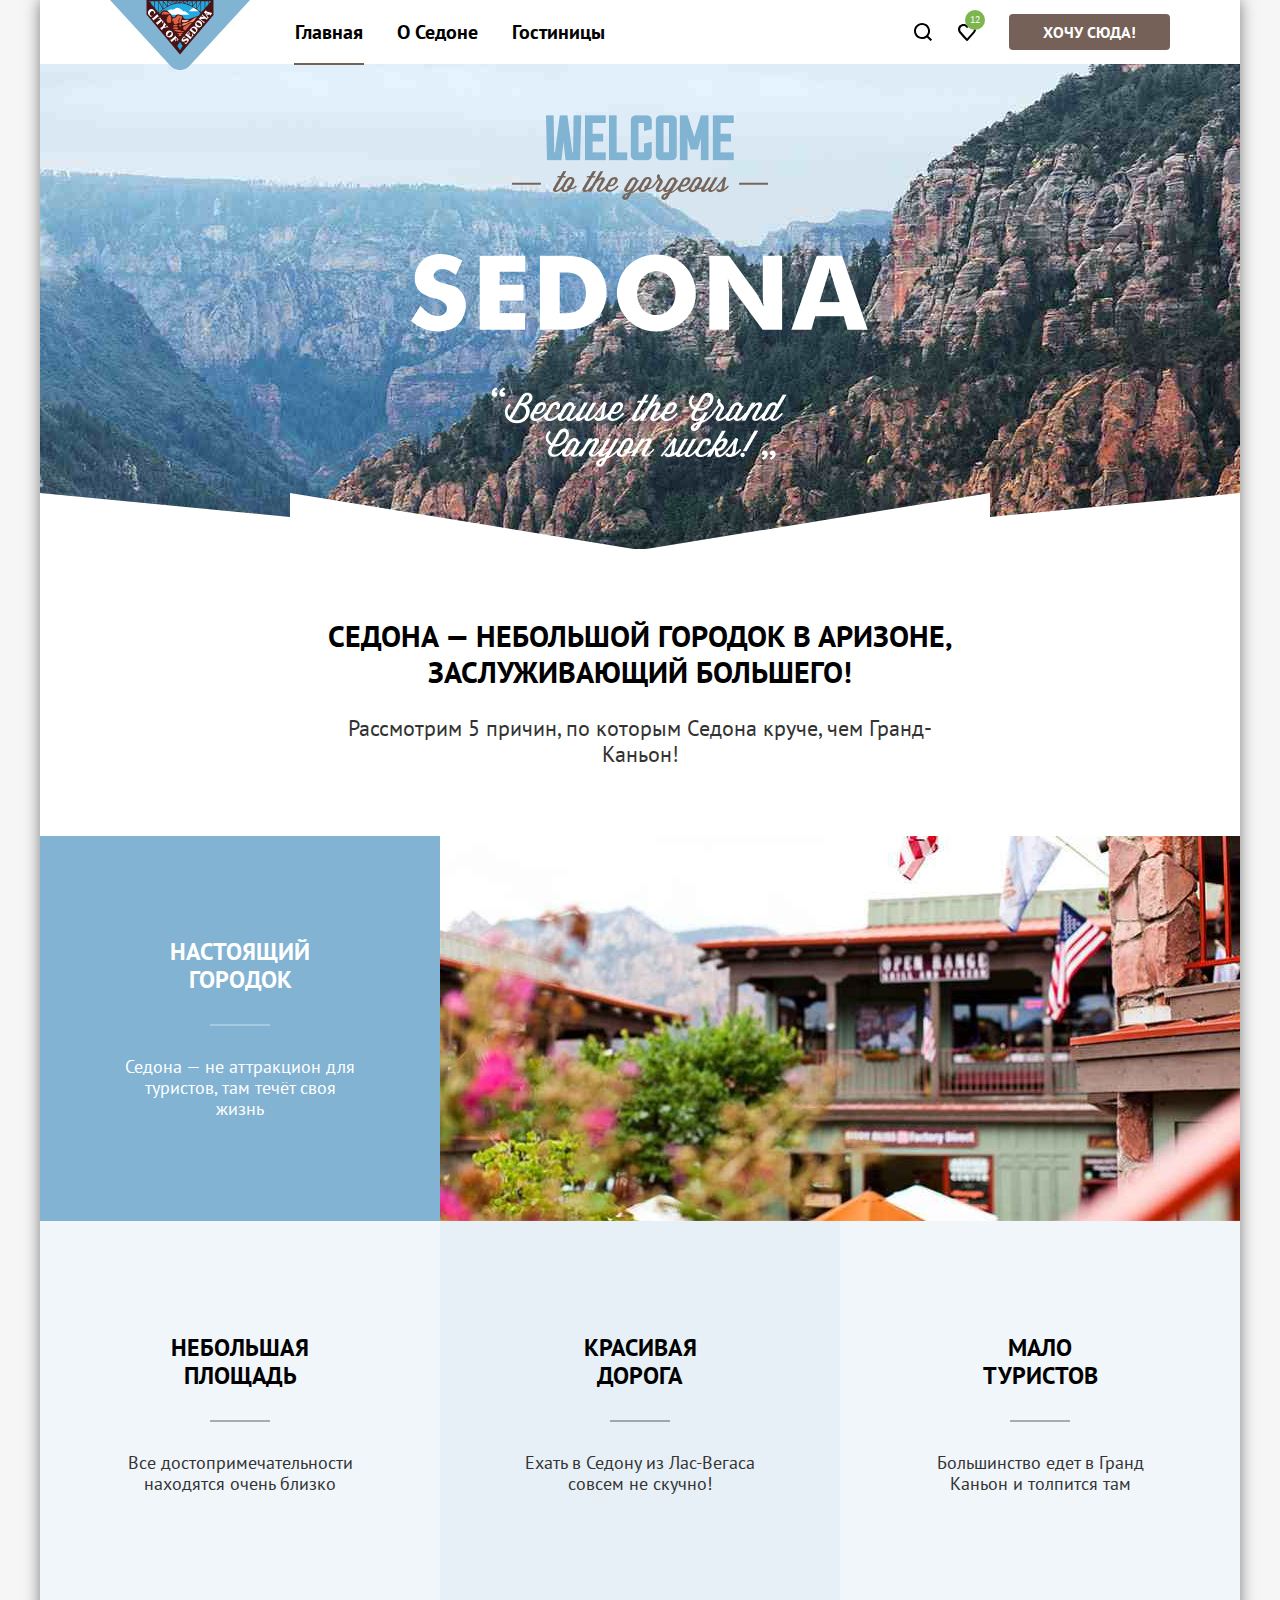
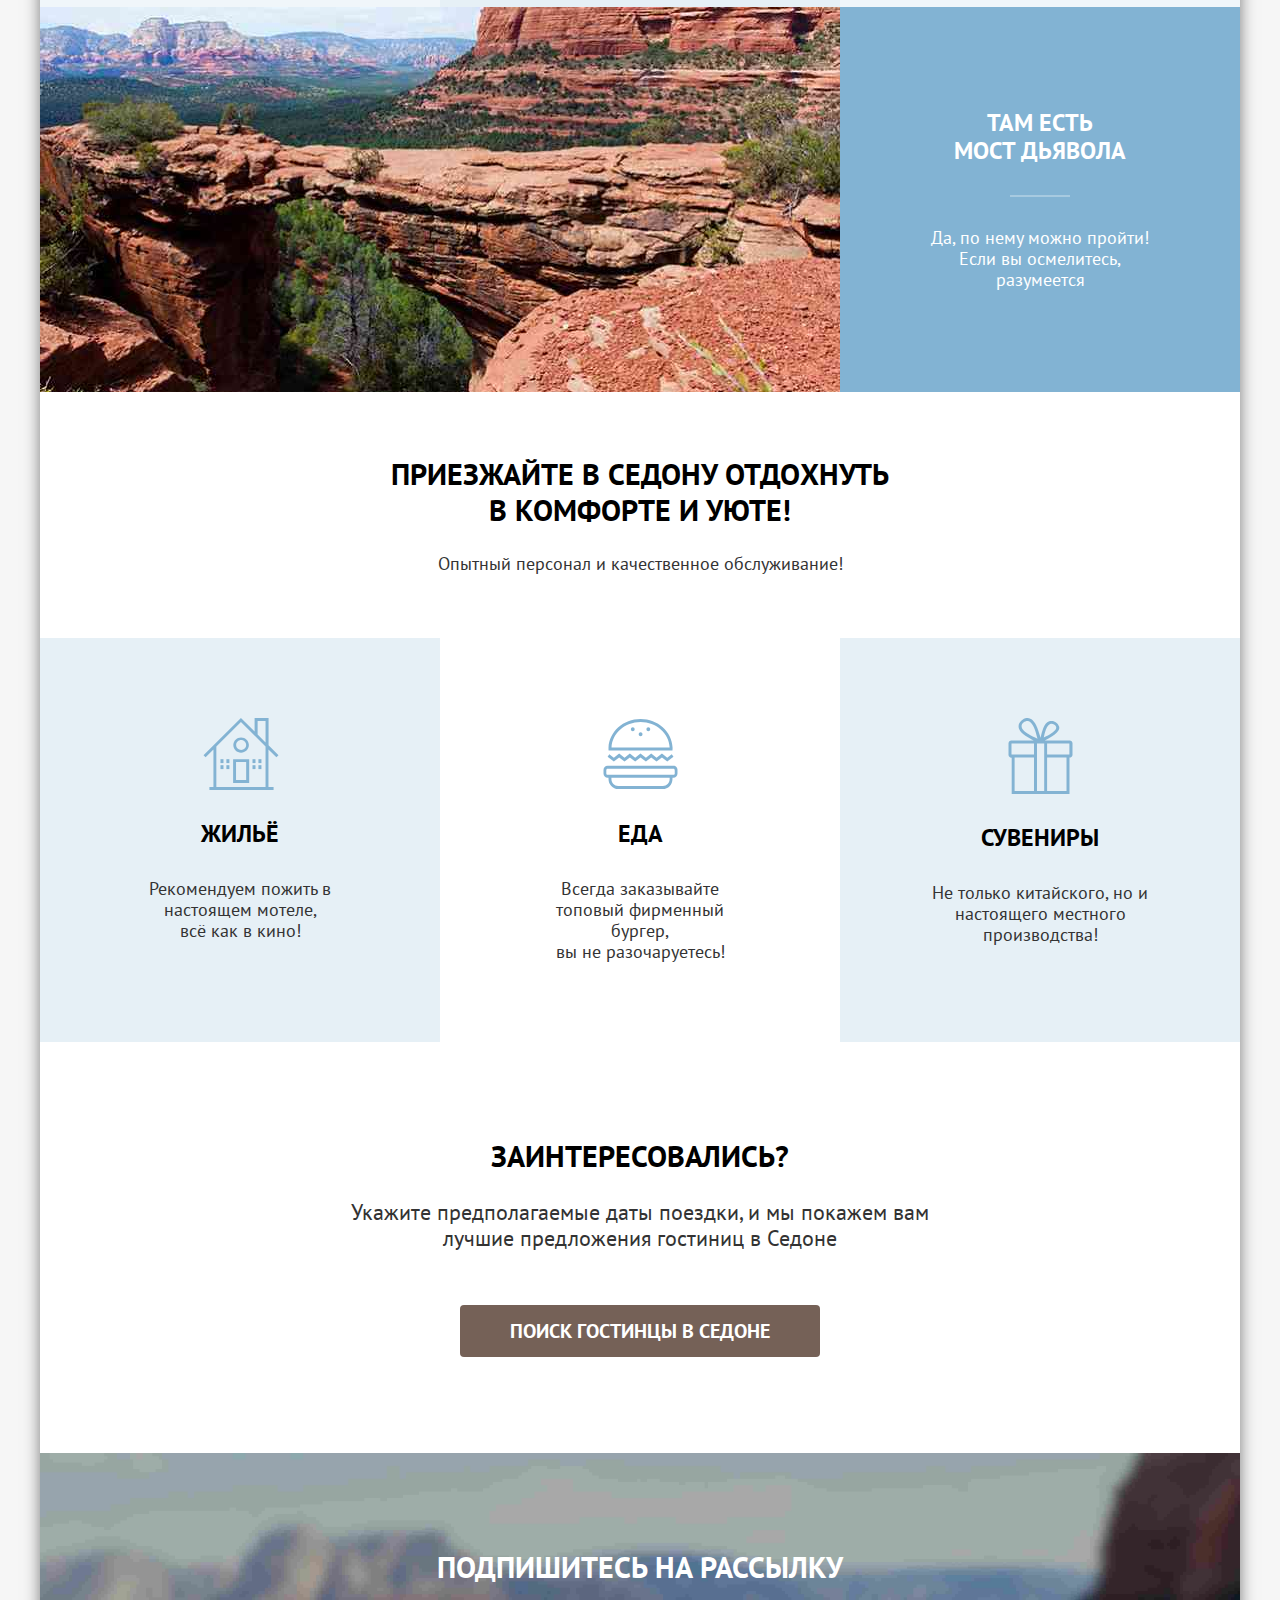
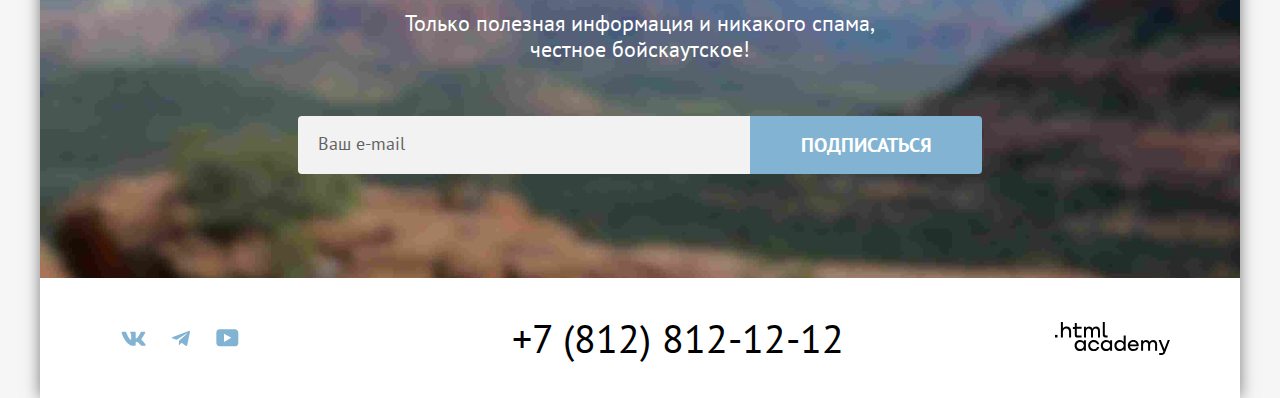
==== commit ef13b90a: "Merge pull request #3 from Kirill-Alekseev96/master" ====
--- a/index.html
+++ b/index.html
@@ -9,7 +9,9 @@
   <body>
     <header class="header">
       <nav class="navigation">
-        <a class="navigation-logo-link" href=""><img class="navigation-logo-image" src="./images/svg/header_logo.svg" alt="Логотип Седона" width="140" height="70"></a>
+        <a class="navigation-logo-link" href="./index.html">
+          <img class="navigation-logo-image" src="./images/svg/header_logo.svg" alt="Логотип Седона" width="140" height="70">
+        </a>
         <ul class="navigation-list">
           <li class="navigation-item">
               <a class="navigation-link navigation-link-active">Главная</a>
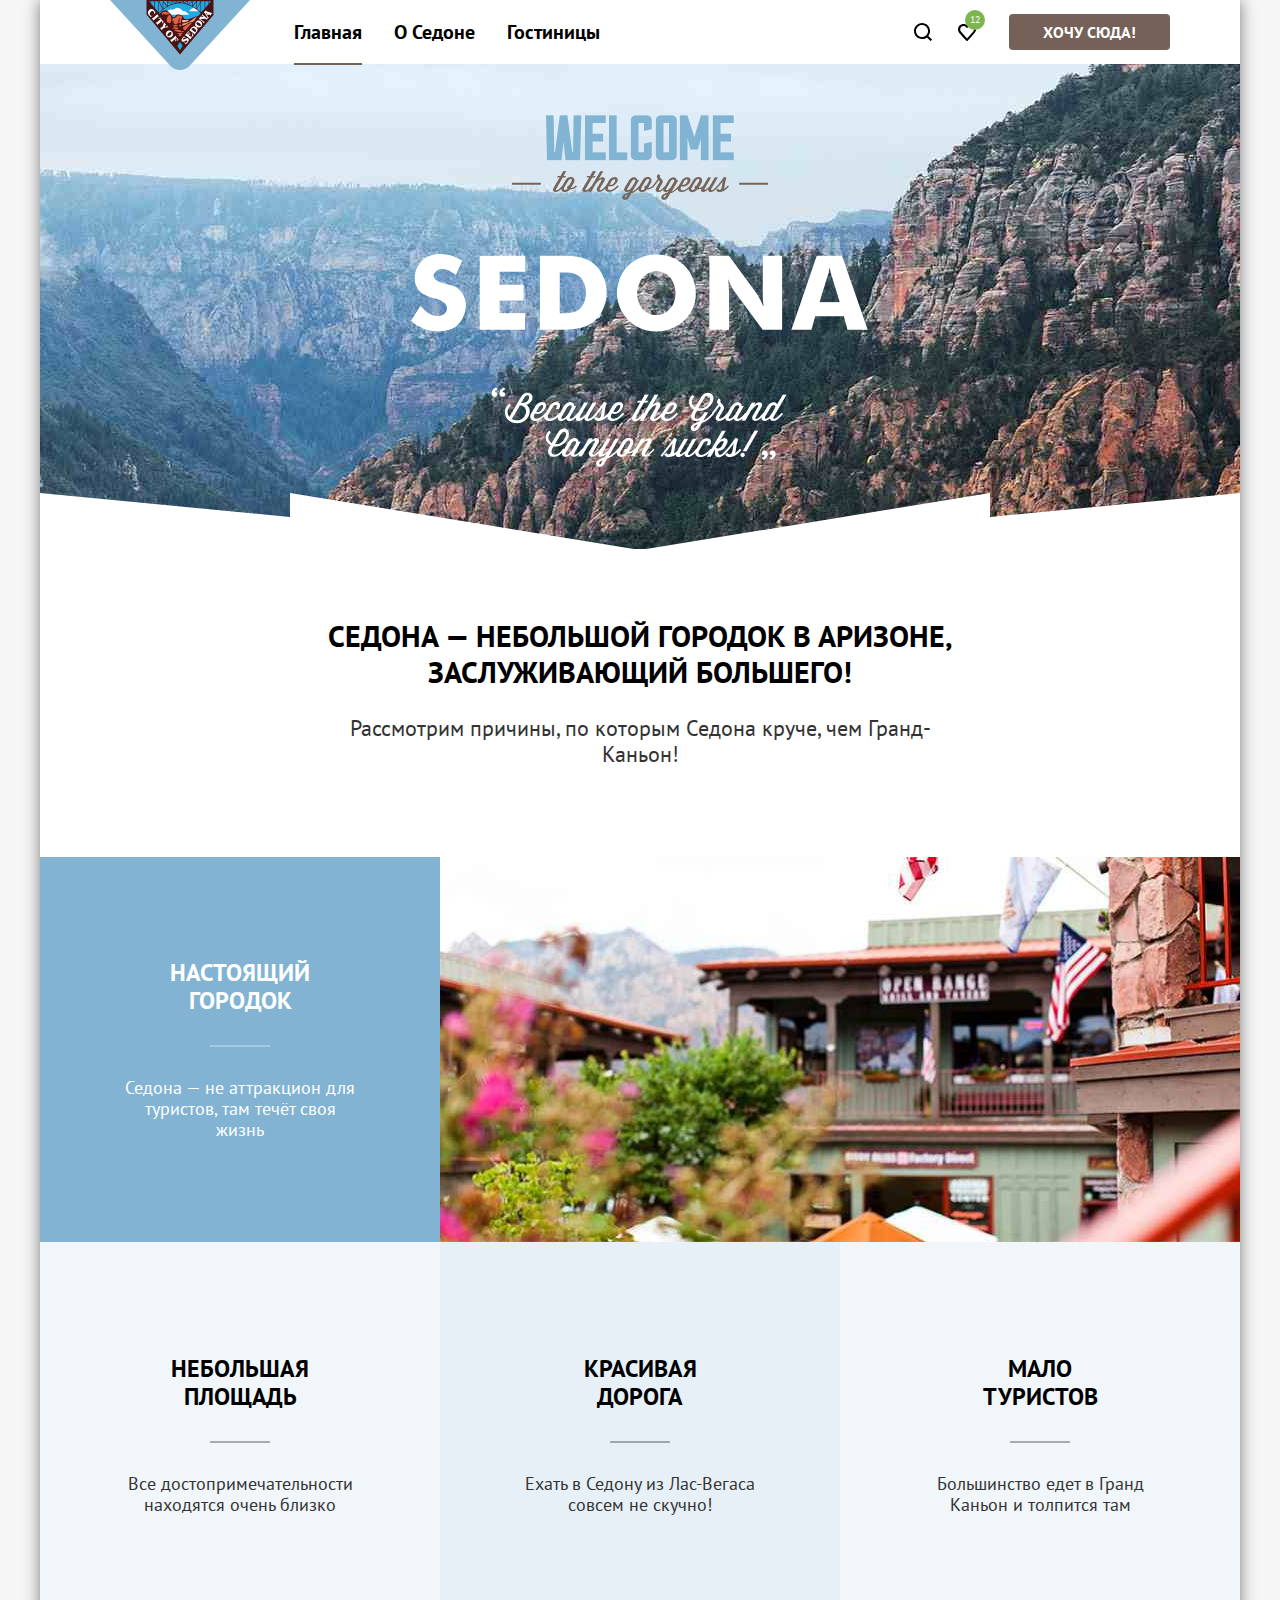
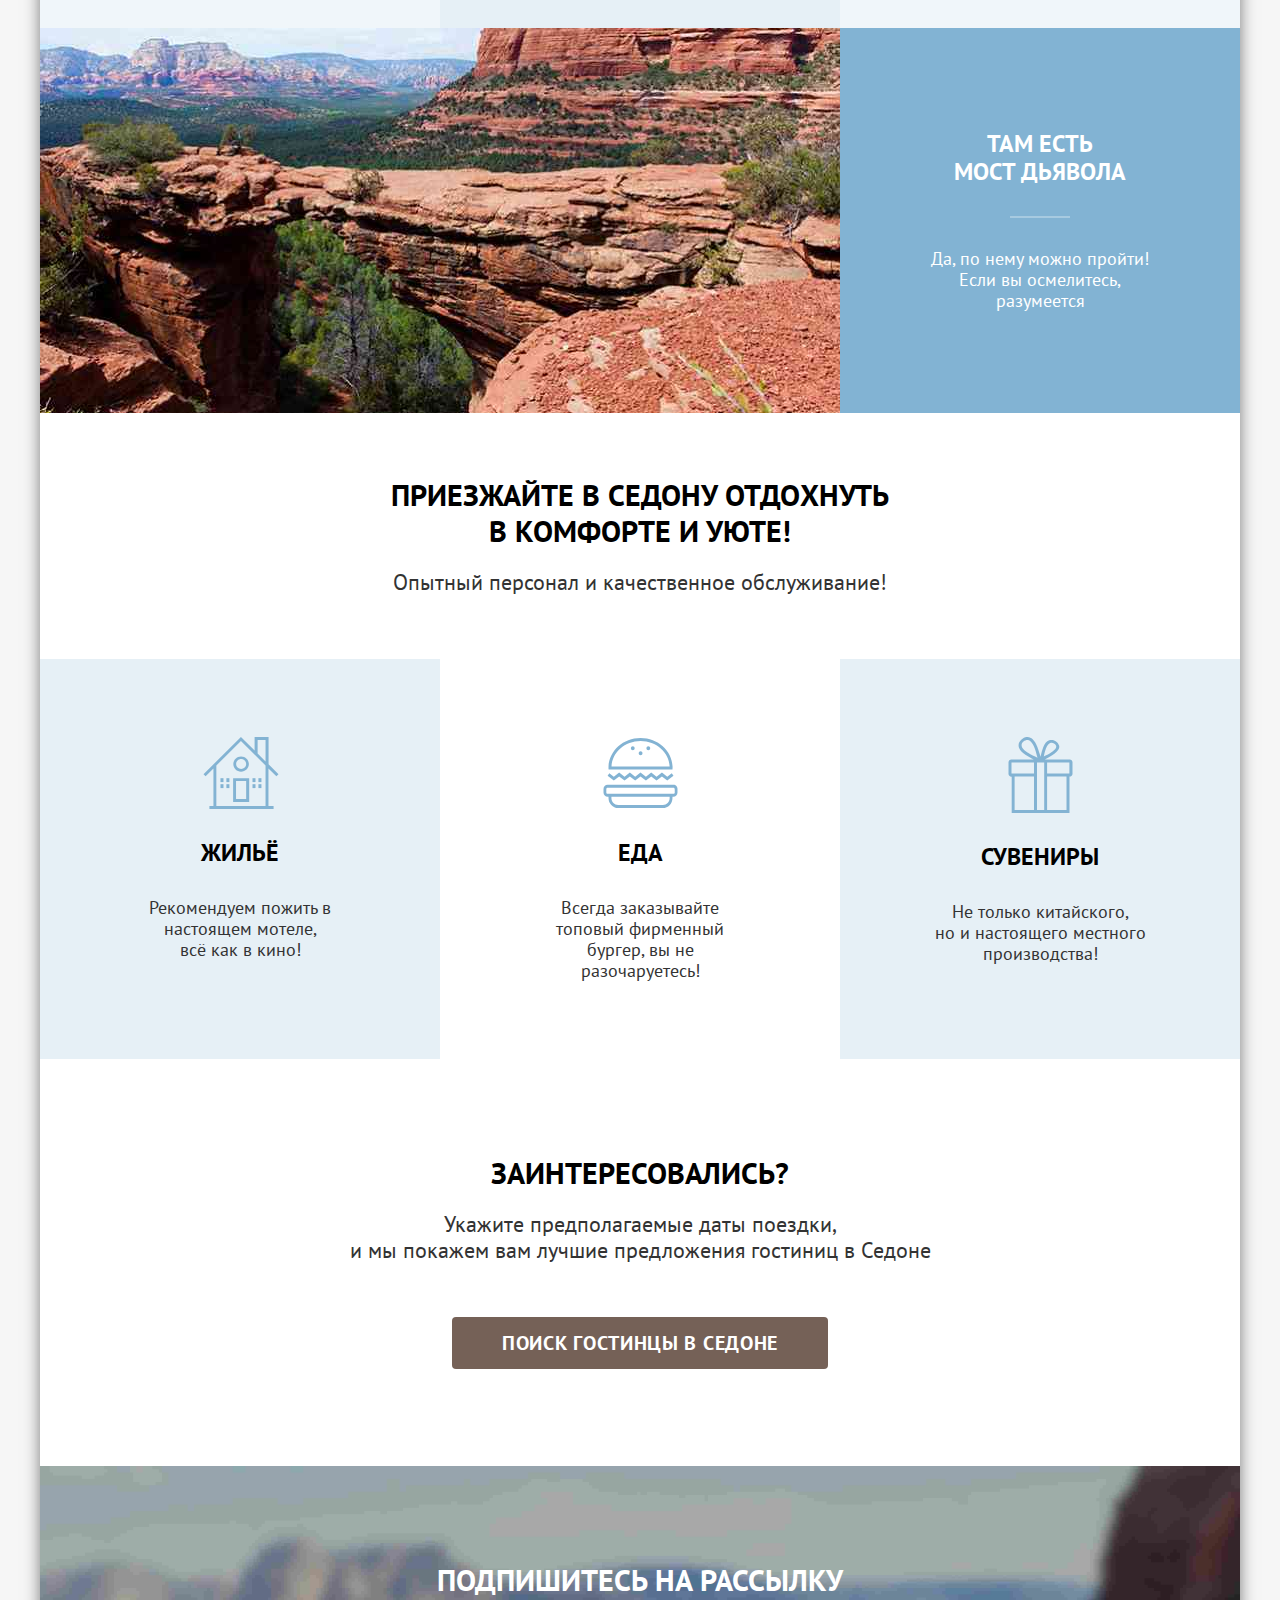
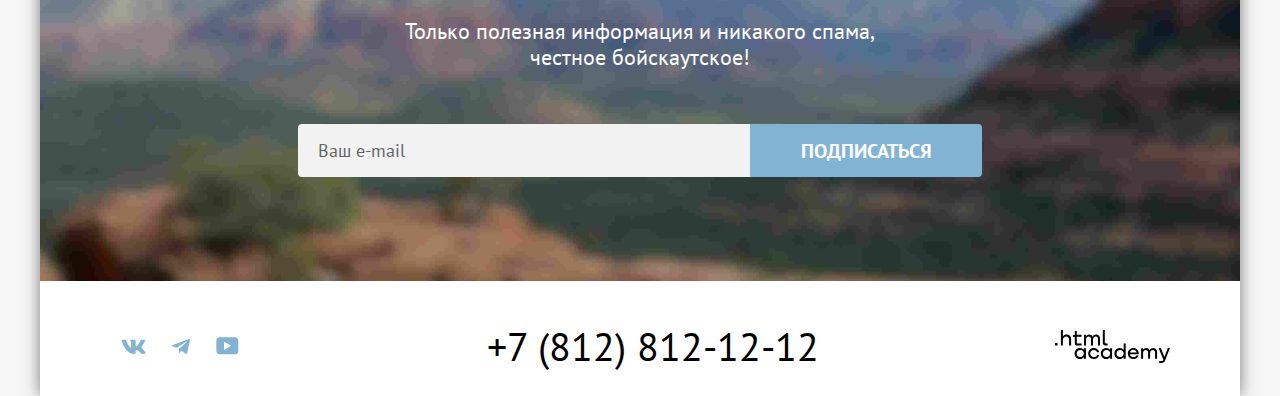
==== commit 663193ca: "Merge pull request #9 from Kirill-Alekseev96/master" ====
--- a/index.html
+++ b/index.html
@@ -4,7 +4,8 @@
     <meta charset="utf-8">
     <title>HTML Academy: Седона</title>
     <link rel="stylesheet" href="./styles/style.css">
-    <link rel="icon" href="./favicon.png"><!-- 32×32 -->
+    <link rel="icon" href="./favicon.ico">
+    <link rel="icon" href="./images/favicon.png">
   </head>
   <body>
     <header class="header">
@@ -60,14 +61,13 @@
         </div>
         <div class="introductory-part">
           <p class="page-title">Седона — небольшой городок в Аризоне, заслуживающий большего!</p>
-          <p class="page-description">Рассмотрим 5 причин, по которым Седона круче, чем Гранд-Каньон!</p>
+          <p class="page-description">Рассмотрим причины, по которым Седона круче, чем Гранд-Каньон!</p>
         </div>
       </section>
 
       <section class="advantages">
         <ul class="advantages-list">
           <li class="advantages-item">
-
             <div class="advantages-container advantages-background">
               <div class="advantages-container-wrap advantages-places">
                 <h3 class="advantages-title">Настоящий<br>городок</h3>
@@ -110,7 +110,7 @@
 
           <li class="advantages-item">
             <p class="page-title">Приезжайте в Седону отдохнуть в комфорте и уюте!</p>
-            <p class="advantages-text">Опытный персонал и качественное обслуживание!</p>
+            <p class="page-description">Опытный персонал и качественное обслуживание!</p>
           </li>
 
           <li class="advantages-item">
@@ -130,7 +130,7 @@
                     <path d="M59.4317 47.2H56.4197V51.1H59.4317V47.2Z" fill="#83B3D3"/>
                 </svg>
                 <h3 class="advantages-title">Жильё</h3>
-                <p class="advantages-text">Рекомендуем пожить в настоящем мотеле,<br> всё как в кино!</p>
+                <p class="advantages-text">Рекомендуем пожить в настоящем мотеле,<br>всё как в кино!</p>
               </div>
               <div class="advantages-container-wrap advantages-availability">
                 <svg xmlns="http://www.w3.org/2000/svg" width="76" height="72" viewBox="0 0 76 72" fill="none">
@@ -142,26 +142,24 @@
                   <path d="M46.3123 13.2C47.3643 13.2 48.2171 12.3046 48.2171 11.2C48.2171 10.0954 47.3643 9.2 46.3123 9.2C45.2604 9.2 44.4076 10.0954 44.4076 11.2C44.4076 12.3046 45.2604 13.2 46.3123 13.2Z" fill="#83B3D3"/>
                 </svg>
                 <h3 class="advantages-title">Еда</h3>
-                <p class="advantages-text">Всегда заказывайте топовый фирменный бургер,<br> вы не разочаруетесь!</p>
+                <p class="advantages-text">Всегда заказывайте <br> топовый фирменный бургер, вы не разочаруетесь!</p>
               </div>
               <div class="advantages-container-wrap advantages-availability">
                 <svg class="advantages-icon" xmlns="http://www.w3.org/2000/svg" width="76" height="76" viewBox="0 0 76 76" fill="none">
                 <path d="M67.6 22.4625H67.5H42.8C56.6 15.5576 57.7 11.1546 57.2 8.75288C56 4.75007 51.5 1.74797 47.2 3.34909C41.6 5.45056 40.1 13.7564 38.6 19.7606C36.6 13.6563 34.8 5.95091 30.4 2.04818C29.1 0.947407 27.3 -0.253434 24.6 0.0467764C20.6 0.447057 14.8 5.45056 17.1 11.0545C19.4 16.4583 26.8 19.8607 31.7 22.5626H9.7H9.4C7.8 22.5626 6.5 23.8635 6.5 25.4646V36.7725C6.5 38.3736 7.8 39.6745 9.4 39.6745H9.7V72.9979V75.3996V76H67.5V75.4996V72.9979V39.5745H67.6C69.2 39.5745 70.5 38.2736 70.5 36.6724V25.3645C70.5 23.7634 69.2 22.4625 67.6 22.4625ZM48.9 5.85084C51 5.55063 53.9 7.15176 54.2 9.05309C54.6 11.8551 50.8 14.3568 49.1 15.4576C46.6 17.1588 44.2 18.0594 41.8 19.5604C42.7 15.8579 44.3 6.55133 48.9 5.85084ZM26 15.8579C23.8 14.3568 19.5 11.4548 19.6 8.05239C19.7 4.44986 25.3 1.44776 28.4 4.14965C32.3 7.55203 34.1 15.2574 35.5 20.7613C32.3 19.2602 29.2 17.9593 26 15.8579ZM32 72.9979H12.6V39.5745H32V72.9979ZM32 36.4723H9.5V25.4646H32V36.4723ZM42.2 36.4723V39.4744V72.9979H35V39.5745V36.5724V25.5647H42.2V36.4723ZM64.5 72.9979H45.1V39.5745H64.5V72.9979ZM67.4 36.4723H45.1V25.4646H67.4V36.4723Z" fill="#83B3D3"/>
                 </svg>
                 <h3 class="advantages-title">Сувениры</h3>
-                <p class="advantages-text">Не только китайского, но и настоящего местного производства!</p>
-              </div>
-            </div>
-          </li>
-
-
+                <p class="advantages-text">Не только китайского,<br>но и настоящего местного производства!</p>
+              </div>
+            </div>
+          </li>
         </ul>
       </section>
 
       <section class="search">
         <h2 class="visually-hidden">Поис гостиниц</h2>
         <p class="page-title">Заинтересовались?</p>
-        <p class="page-description">Укажите предполагаемые даты поездки, и мы покажем вам лучшие предложения гостиниц в Седоне</p>
+        <p class="page-description">Укажите предполагаемые даты поездки,<br> и мы покажем вам лучшие предложения гостиниц в Седоне</p>
         <a class="button search-button" href="#">Поиск гостинцы в Седоне</a>
       </section>
 
--- a/styles/style.css
+++ b/styles/style.css
@@ -74,7 +74,9 @@
 
 .button:disabled {
   background: #E5E5E5;
-}
+  pointer-events: none;
+}
+
 
 
 /*NAVIGATION*/
@@ -127,7 +129,7 @@
 .navigation-link {
   position:relative;
   display: block;
-  padding: 18px 17px;
+  padding: 20px 16px;
   text-decoration: none;
   font-size: 20px;
   font-weight: 700;
@@ -163,7 +165,7 @@
 
 .navigation-link-active:before {
   position: absolute;
-  bottom: -3px;
+  bottom: -1px;
   left: 16px;
   right: 16px;
   height: 2px;
@@ -257,7 +259,7 @@
 }
 
 .introductory-part {
-  margin: 69px 272px;
+  margin: 69px 272px 90px;
   text-align: center;
 }
 
@@ -268,7 +270,11 @@
   text-transform: uppercase;
   text-align: center;
   padding: 0;
-  margin: 0 0 25px 0;
+  margin: 0;
+}
+
+.introductory-part .page-title {
+  margin-bottom: 25px;
 }
 
 .page-description {
@@ -314,7 +320,7 @@
   max-width: 400px;
   display: flex;
   flex-direction: column;
-  justify-content: center;
+  justify-content: flex-start;
   align-items: center;
   flex-wrap: wrap;
   text-align: center;
@@ -339,8 +345,7 @@
 }
 
 .advantages-availability {
-  justify-content: flex-start;
-  padding: 80px 85px;
+  padding: 78px 85px;
 }
 
 .advantages-availability:nth-child(2n+1) {
@@ -367,7 +372,7 @@
 }
 
 .advantages-image {
-  height: auto;
+  align-self: center;
 }
 
 .advantages-text {
@@ -403,16 +408,21 @@
   content: "";
 }
 
+.advantages-item .page-title {
+  margin-bottom: 20px;
+}
+
 
 
 /*SECTION SEARCH*/
 .search {
   margin: auto;
-  padding: 96px 304px;
+  padding: 96px 304px 97px;
   text-align: center;
 }
 
 .search .page-description {
+  padding: 0;
   margin-bottom: 54px;
 }
 
@@ -427,6 +437,7 @@
   background-color: #756157;
   font-size: 20px;
   line-height: 36px;
+  letter-spacing: 0.7px;
 }
 
 .search-button:active {
@@ -443,6 +454,9 @@
   outline: none;
 }
 
+.search .page-title {
+  margin-bottom: 20px;
+}
 
 
 /*SECTION SUBSCRIBE*/
@@ -465,6 +479,10 @@
   margin-top: 54px;
 }
 
+.subscribe .page-title {
+  margin-bottom: 20px;
+}
+
 .subscribe .page-description {
   color: #ffffff;
 }
@@ -472,18 +490,18 @@
 .subscribe-field-input {
   width: 100%;
   height: 100%;
-  padding: 20px;
+  padding: 15px 20px;
   border: none;
   border-radius: 4px 0 0 4px;
-  font-family: "PT Sans";
+  font-size: 18px;
   line-height: 24px;
+  font-family: "PT Sans",sans-serif;
   background-color: #F2F2F2;
 }
 
 .subscribe-field-input::-webkit-input-placeholder {
   color:  #000;
   opacity: 0.6;
-  font-size: 18px;
 }
 
 .subscribe-field-input:hover {
@@ -503,6 +521,7 @@
   font-weight: 700;
   line-height: 36px;
   border-radius: 0 4px 4px 0;
+  padding: 0;
 }
 
 .subscribe-button:hover {
@@ -526,14 +545,14 @@
   display: flex;
   justify-content: space-between;
   align-items: center;
-  padding: 40px 70px;
+  padding: 45px 70px 30px;
   background: #FFFFFF;
 }
 
 .footer-social {
   display: flex;
   flex-wrap: wrap;
-  width: 190px;
+  max-width: 190px;
   list-style-type: none;
   padding: 0;
   margin: 0;
@@ -589,6 +608,7 @@
 .footer-phone:active {
   color: rgba(117, 97, 87, 0.3);
 }
+
 
 .footer-icon-academy:hover {
   fill: #756157;
@@ -697,7 +717,7 @@
 .modal-label {
   color: #000;
   margin: auto 0;
-  font-family: "PT Sans";
+  font-family: "PT Sans",sans-serif;
   font-size: 20px;
   font-weight: 700;
   line-height: 24px;
@@ -719,7 +739,7 @@
 .modal-field-input {
   grid-column: 2 / 3;
   grid-row: 1 / 2;
-  font-family: "PT Sans";
+  font-family: "PT Sans",sans-serif;
   font-size: 18px;
   font-weight: 700;
   line-height: 24px;
@@ -792,7 +812,7 @@
   color:  #000;
   background-color: #F2F2F2;
   text-align: center;
-  font-family: "PT Sans";
+  font-family: "PT Sans",sans-serif;
   font-size: 18px;
   font-weight: 700;
   line-height: 20px;
@@ -999,7 +1019,7 @@
   background-image: url("../images/jpg/filter.jpg");
   background-size: cover;
   background-repeat: no-repeat;
-  padding: 35px 70px 70px;
+  padding: 35px 70px 68px;
 }
 
 .filter-title {
@@ -1034,7 +1054,7 @@
 .breadcrumbs-link-active {
   font-size: 16px;
   line-height: 21px;
-  padding-left: 32px;
+  padding-left: 30px;
 }
 
 .breadcrumbs-link-active::before {
@@ -1121,10 +1141,10 @@
 
 .filter-mark {
   position: absolute;
-  top: 2px;
+  top: 0;
   left: 0;
-  width: 16px;
-  height: 16px;
+  width: 20px;
+  height: 20px;
   border-radius: 2px;
   background-color: #FFFFFF;
 }
@@ -1139,8 +1159,8 @@
   position: absolute;
   background-image: url("../images/svg/checkbox_mark.svg");
   background-repeat: no-repeat;
-  top: 3px;
-  left: 2px;
+  top: 5px;
+  left: 5px;
   width: 12px;
   height: 10px;
   content: "";
@@ -1154,10 +1174,10 @@
 
 .filter-input[type="radio"]:checked + .filter-mark::before {
   position: absolute;
-  top: 4px;
-  left: 4px;
-  width: 8px;
-  height: 8px;
+  top: 5px;
+  left: 5px;
+  width: 10px;
+  height: 10px;
   background-color: #242424;
   border-radius: 50%;
   content: "";
@@ -1244,7 +1264,7 @@
   width: 143px;
   height: 100%;
   padding: 12px 41px 12px 20px;
-  font-family: "PT Sans";
+  font-family: "PT Sans",sans-serif;
   text-align: start;
   border: none;
   appearance: textfield;
@@ -1407,14 +1427,15 @@
 
 .select-control {
   width: 292px;
-  padding: 14px 131px 14px 20px;
+  padding: 14px 100px 14px 20px;
   color: #333;
-  font-family: "PT Sans";
+  font-family: "PT Sans",sans-serif;
   font-size: 18px;
   font-weight: 400;
   line-height: 21px;
+  border: none;
   border-radius: 4px;
-  border: 2px solid #E5E5E5;
+  outline: 2px solid #E5E5E5;
   background-image: url("../images/svg/selecte_down_arrow.svg");
   background-repeat: no-repeat;
   background-position: right 16px center;
@@ -1438,20 +1459,15 @@
 .sorting-display-list {
   display: flex;
   justify-content: flex-end;
-  width: 220px;
+  width: 160px;
   flex-wrap: wrap;
   padding: 0;
-  margin: 0;
+  margin: 0 0 0 70px;
   list-style-type: none;
-  margin-left: 70px;
 }
 
 .sorting-display-item:not(:first-child) {
   margin-left: 8px;
-}
-
-.sorting-display-item {
-  margin-bottom: 8px;
 }
 
 .sorting-display-link {
@@ -1507,7 +1523,7 @@
   justify-content: center;
   gap: 20px;
   margin: 0;
-  padding: 0 0 39px;
+  padding: 0 0 36px;
   border-bottom: 2px solid #E6E6E6;
   list-style-type: none;
 }
@@ -1530,28 +1546,27 @@
   font-size: 24px;
   font-weight: 700;
   line-height: 28px;
-  margin-top: 16px;
-  margin-bottom: 16px;
+  margin: 16px 0 16px;
 }
 
 .card-description {
   display: flex;
+  flex-wrap: wrap;
   justify-content: space-between;
   color:  #333;
   font-size: 18px;
   font-weight: 400;
   line-height: 21px;
-  margin: 0;
-  padding: 0;
-  margin-bottom: 16px;
+  margin: 0 0 16px 0;
+  padding: 0;
 }
 
 .card-links {
   display: flex;
+  flex-wrap: wrap;
   justify-content: space-between;
-  margin: 0;
-  padding: 0;
-  margin-bottom: 16px;
+  margin: 0 0 16px 0;
+  padding: 0;
 }
 
 .button-detail {
@@ -1585,7 +1600,7 @@
 }
 
 .button-favorites {
-  padding: 8px 26px;
+  padding: 8px 20px;
   color: #FFF;
   background-color: #82B3D3;
   border-radius: 4px;
@@ -1639,6 +1654,7 @@
 
 .card-rating {
   display: flex;
+  flex-wrap: wrap;
   justify-content: space-between;
   margin: 0;
   padding: 0;
@@ -1684,8 +1700,11 @@
 
 .pagination-list {
   display: flex;
+  flex-wrap: wrap;
   flex-direction: row;
   list-style-type: none;
+  margin: 0;
+  padding: 0;
 }
 
 .pagination-item:not(:last-child) {
@@ -1753,7 +1772,8 @@
   font-weight: 700;
   line-height: 36px;
   text-transform: uppercase;
-  padding-bottom: 25px;
+  margin: 0 0 20px 0;
+  padding: 0;
   text-align: center;
 }
 
@@ -1762,4 +1782,7 @@
   text-align: center;
   font-size: 22px;
   line-height: 26px;
-}
+  margin: 0;
+  padding: 0;
+
+}
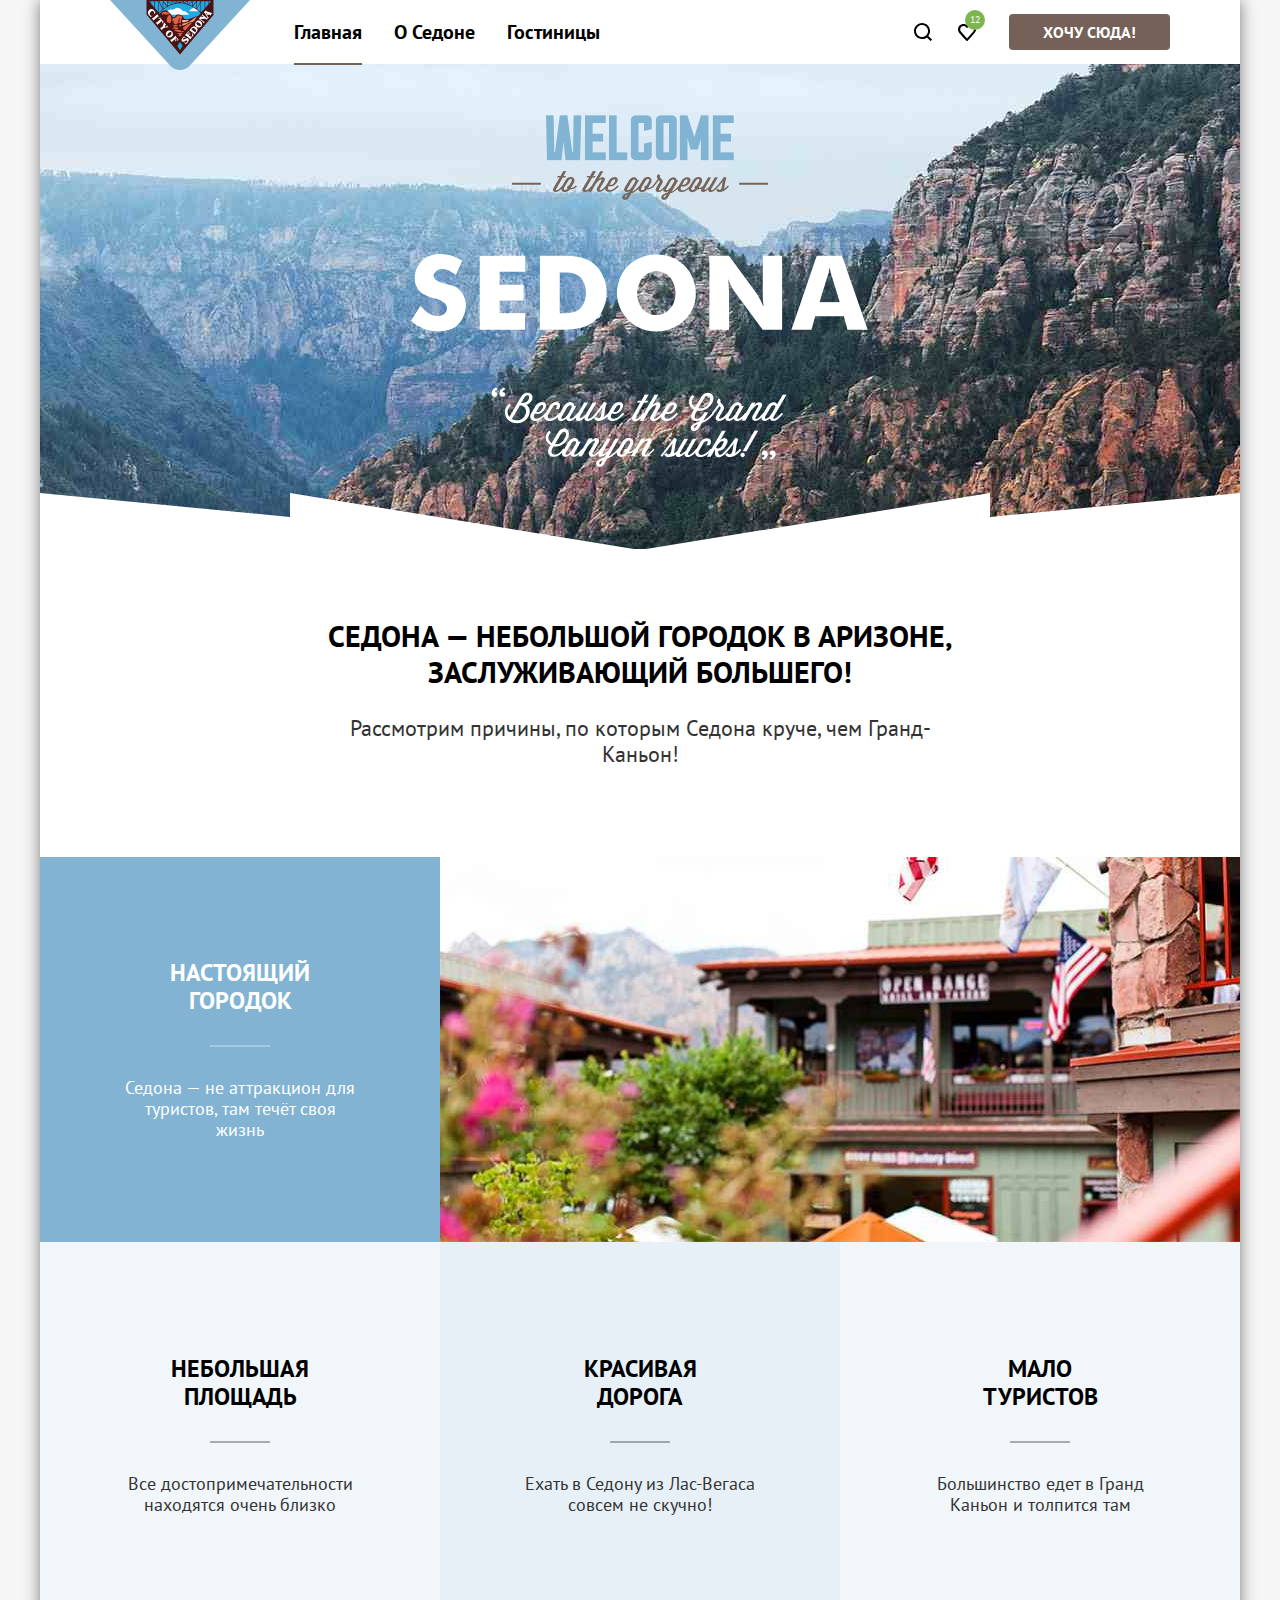
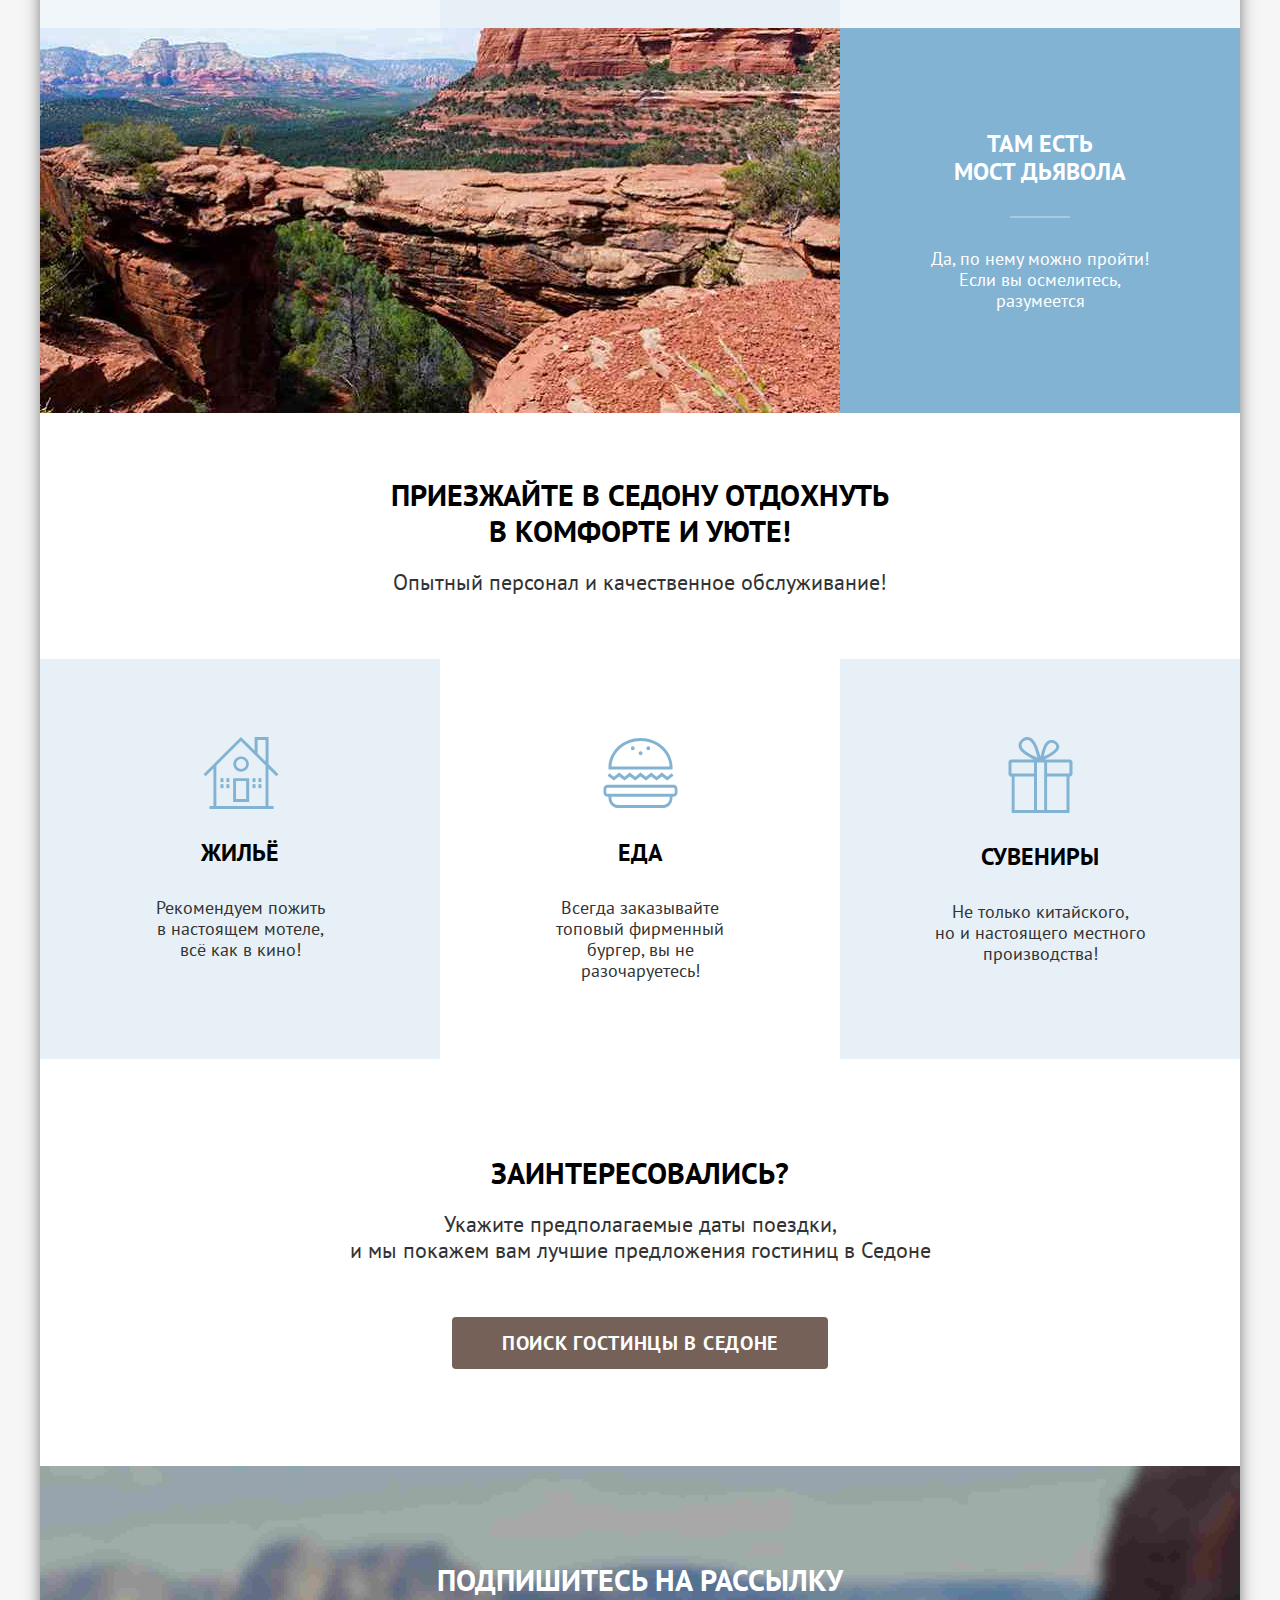
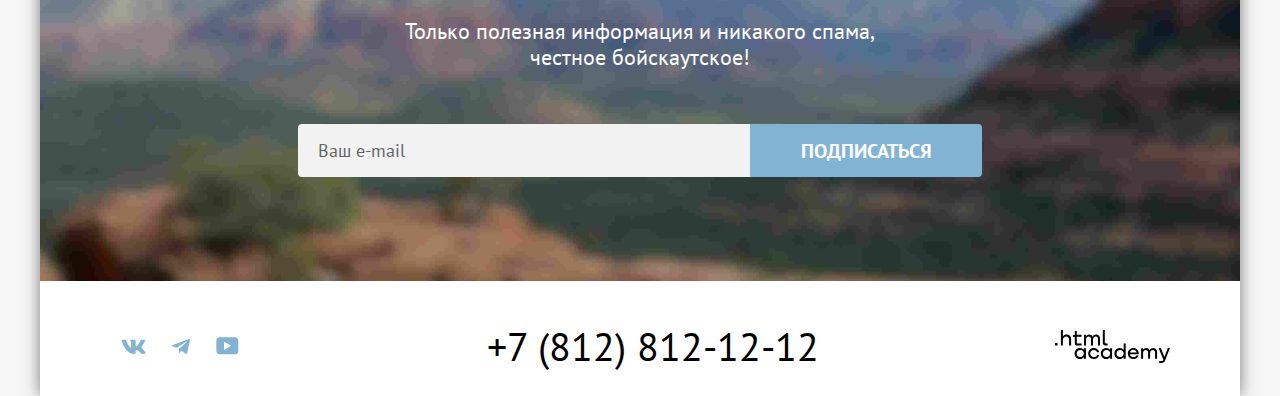
==== commit 1a49b544: "edits from 10.04.2025" ====
--- a/index.html
+++ b/index.html
@@ -130,7 +130,7 @@
                     <path d="M59.4317 47.2H56.4197V51.1H59.4317V47.2Z" fill="#83B3D3"/>
                 </svg>
                 <h3 class="advantages-title">Жильё</h3>
-                <p class="advantages-text">Рекомендуем пожить в настоящем мотеле,<br>всё как в кино!</p>
+                <p class="advantages-text">Рекомендуем пожить<br> в настоящем мотеле,<br>всё как в кино!</p>
               </div>
               <div class="advantages-container-wrap advantages-availability">
                 <svg xmlns="http://www.w3.org/2000/svg" width="76" height="72" viewBox="0 0 76 72" fill="none">
@@ -255,19 +255,28 @@
 
               <label class="modal-label modal-label-adults" for="adults">Взрослые:</label>
               <div class="field-number number">
-                <button class="number-button number-button-minus" type="button">
-                  <span class="visually-hidden">Уменьшить количество</span>
-                  <span class="box-icon-minus" tabindex="0"></span>
-                </button>
+
+                <div class="field-number-container container-minus">
+                  <button class="number-button number-button-minus" type="button">
+                    <span class="visually-hidden">Уменьшить количество</span>
+                    <svg class="number-button-icon" xmlns="http://www.w3.org/2000/svg" width="14" height="2" viewBox="0 0 14 2" fill="none">
+                      <path d="M0 0L0 2L14 2V0L0 0Z" fill="#756157" fill-opacity="0.3"/>
+                    </svg>
+                  </button>
+                </div>
 
                 <input class="number-input field-input" type="number" name="adults-amount" id="adults" placeholder="0" value="2" min="1" step="1">
 
-                <button class="number-button number-button-plus" type="button">
-                  <span class="visually-hidden">Увеличить количество</span>
-                  <span class="box-icon-plus" tabindex="0"></span>
-                </button>
-              </div>
-
+                <div class="field-number-container container-plus">
+                  <button class="number-button number-button-plus" type="button">
+                    <span class="visually-hidden">Увеличить количество</span>
+                    <svg class="number-button-icon" xmlns="http://www.w3.org/2000/svg" width="14" height="14" viewBox="0 0 14 14" fill="none">
+                      <path d="M14 6H8V0H6V6H0V8H6V14H8V8H14V6Z" fill="#756157" fill-opacity="0.3"/>
+                    </svg>
+                  </button>
+                </div>
+
+              </div>
             </div>
 
             <div class="container-input-children modal-field-quantity">
@@ -281,17 +290,27 @@
               </span>
 
               <div class="field-number number">
-                <button class="number-button number-button-minus" type="button">
-                  <span class="visually-hidden">Уменьшить количество</span>
-                  <span class="box-icon-minus" tabindex="0"></span>
-                </button>
+
+                <div class="field-number-container container-minus">
+                  <button class="number-button number-button-minus" type="button">
+                    <span class="visually-hidden">Уменьшить количество</span>
+                    <svg class="number-button-icon" xmlns="http://www.w3.org/2000/svg" width="14" height="2" viewBox="0 0 14 2" fill="none">
+                      <path d="M0 0L0 2L14 2V0L0 0Z" fill="#756157" fill-opacity="0.3"/>
+                    </svg>
+                  </button>
+                </div>
 
                 <input class="number-input field-input" type="number" name="children-amount" id="children" placeholder="0" value="2" min="1" step="1">
 
-                <button class="number-button number-button-plus" type="button">
-                  <span class="visually-hidden">Увеличить количество</span>
-                  <span class="box-icon-plus" tabindex="0"></span>
-                </button>
+                <div class="field-number-container container-plus">
+                  <button class="number-button number-button-plus" type="button">
+                    <span class="visually-hidden">Увеличить количество</span>
+                    <svg class="number-button-icon" xmlns="http://www.w3.org/2000/svg" width="14" height="14" viewBox="0 0 14 14" fill="none">
+                      <path d="M14 6H8V0H6V6H0V8H6V14H8V8H14V6Z" fill="#756157" fill-opacity="0.3"/>
+                    </svg>
+                  </button>
+                </div>
+
               </div>
             </div>
 
--- a/styles/style.css
+++ b/styles/style.css
@@ -345,7 +345,8 @@
 }
 
 .advantages-availability {
-  padding: 78px 85px;
+  width: 400px;
+  padding: 78px 85px 78px;
 }
 
 .advantages-availability:nth-child(2n+1) {
@@ -800,13 +801,48 @@
 
 .field-number {
   display: flex;
-  flex-direction: row;
+}
+
+.field-number-container {
+  position: relative;
+  display: flex;
+  width: 40px;
+  height: 48px;
+  background-color: #F2F2F2;;
+}
+
+.container-minus {
+  border-radius: 4px 0 0 4px;
+}
+
+.container-minus:hover .number-button-icon path {
+  fill: #000000;
+  fill-opacity: 1;
+}
+
+.container-minus:active .number-button {
+  outline: 3px solid #82B3D3;
+  border-radius: 4px;
+}
+
+.container-plus {
+  border-radius: 0 4px 4px 0;
+}
+
+.container-plus:hover .number-button-icon path {
+  fill: #000000;
+  fill-opacity: 1;
+}
+
+.container-plus:active .number-button {
+  outline: 3px solid #82B3D3;
+  border-radius: 4px;
 }
 
 .number-input {
-  grid-column: 3 / 4;
+  width: 31px;
   padding: 14px 10px;
-  width: 31px;
+  margin: 0 auto;
   border: none;
   border-radius: 0;
   color:  #000;
@@ -819,6 +855,10 @@
   appearance: textfield;
 }
 
+.number-input:hover {
+  background-color: #e6e6e6;
+}
+
 .number-input:focus {
   outline: 2px solid #68A2CA;
   outline-offset: -2px;
@@ -831,108 +871,32 @@
 }
 
 .number-button {
-  position: relative;
-  width: 40px;
-  height: 48px;
+  width: 20px;
+  height: 20px;
   border: none;
   padding: 0;
-  background-color: #F2F2F2;
+  background-color: transparent;
 }
 
 .number-button:focus {
-  outline: none;
+  outline: 3px solid #82B3D3;
+  border-radius: 4px;
 }
 
 .number-button-minus {
-  border-radius: 4px 0 0 4px;
-}
-
-.box-icon-minus {
   position: absolute;
   top: calc(50% - 10px);
   left: 10px;
-  width: 20px;
-  height: 20px;
-  background-position: 50%;
-}
-
-.box-icon-minus:focus {
-  outline: 2px solid #68a2ca;
-}
-
-.box-icon-minus::before {
-  content: '';
-  position: absolute;
-  top: calc(50% - 1px);
-  left: 3px;
-  height: 2px;
-  width: 14px;
-  background-image: url("../images/svg/modal_minus_black.svg");
-  background-position: 50% 50%;
-  background-repeat: no-repeat;
-  opacity: 0.1;
-}
-
-.number-button:hover .box-icon-minus:before {
-  opacity: 1;
-}
-
-.box-icon-minus:focus {
-  outline: 2px solid #68a2ca;
-  border-radius: 2px;
-  opacity: 1;
-}
-
-.box-icon-minus:focus::before {
-  opacity: 1;
-}
-
-.number-button:active .box-icon-minus::before {
-  opacity: 0.1;
 }
 
 .number-button-plus {
-  border-radius: 0 4px 4px 0;
-}
-
-.box-icon-plus {
   position: absolute;
   top: calc(50% - 10px);
-  left: 10px;
-  width: 20px;
-  height: 20px;
-  background-position: 50%;
-}
-
-.box-icon-plus::before {
-  content: '';
-  position: absolute;
-  top: 3px;
-  left: 3px;
-  height: 14px;
-  width: 14px;
-  background-image: url("../images/svg//modal_plus_black.svg");
-  background-position: 50% 50%;
-  background-repeat: no-repeat;
-  opacity: 0.1;
-}
-
-.number-button:hover .box-icon-plus::before {
-  opacity: 1;
-}
-
-.box-icon-plus:focus {
-  outline: 2px solid #68a2ca;
-  border-radius: 2px;
-  opacity: 1;
-}
-
-.box-icon-plus:focus::before {
-  opacity: 1;
-}
-
-.number-button:active .box-icon-plus::before {
-  opacity: 0.1;
+  right: 10px;
+}
+
+.number-button-icon {
+  margin: auto;
 }
 
 .field-info {
@@ -1438,7 +1402,7 @@
   outline: 2px solid #E5E5E5;
   background-image: url("../images/svg/selecte_down_arrow.svg");
   background-repeat: no-repeat;
-  background-position: right 16px center;
+  background-position: right 20px center;
   appearance: none;
 }
 
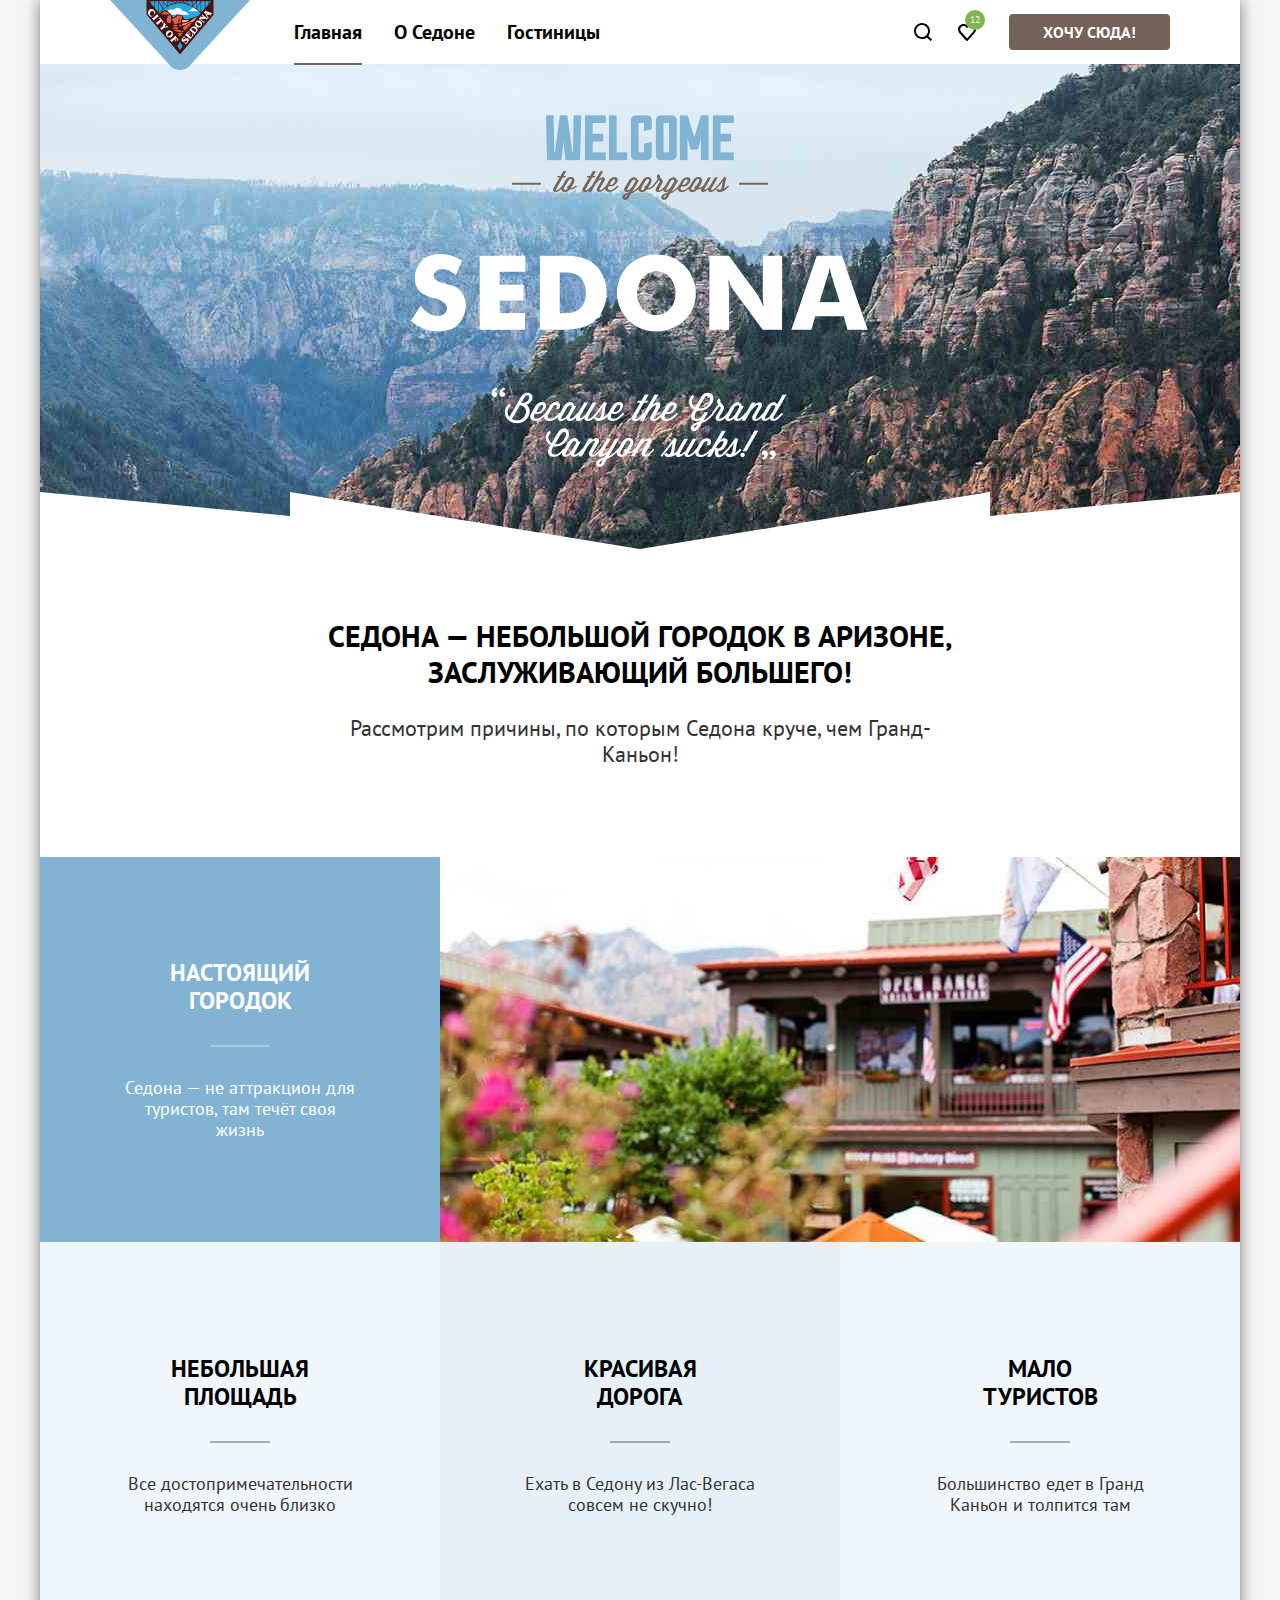
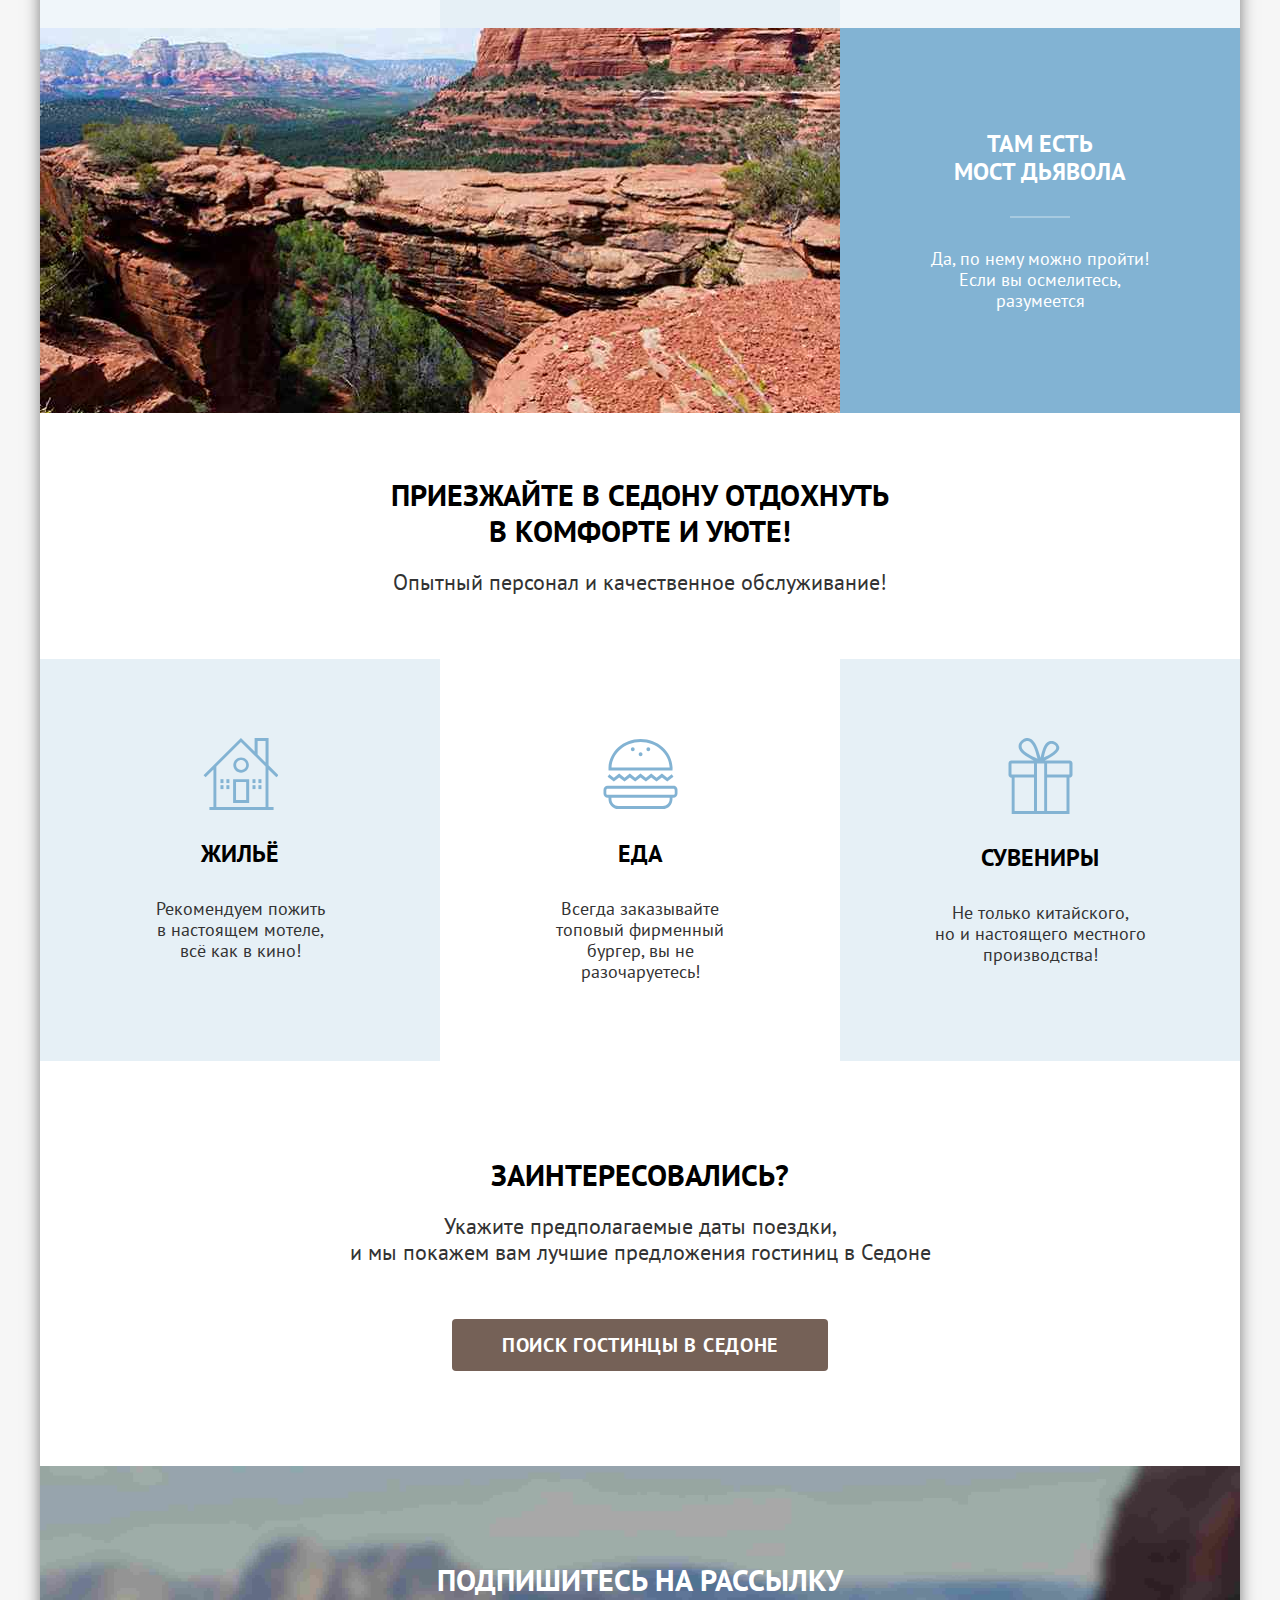
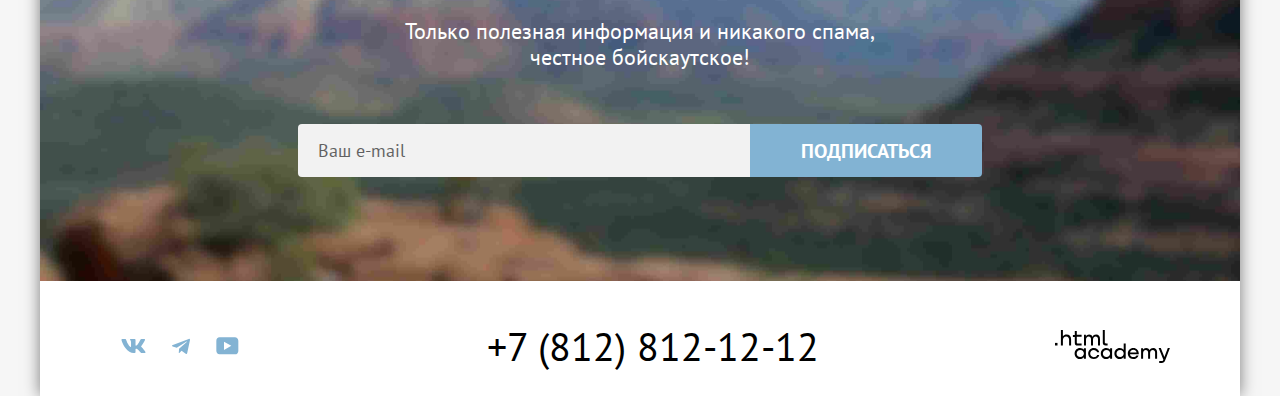
==== commit fdc52cc6: "Merge pull request #12 from Kirill-Alekseev96/master" ====
--- a/index.html
+++ b/index.html
@@ -4,8 +4,8 @@
     <meta charset="utf-8">
     <title>HTML Academy: Седона</title>
     <link rel="stylesheet" href="./styles/style.css">
+    <link rel="icon" href="./images/favicon.png">
     <link rel="icon" href="./favicon.ico">
-    <link rel="icon" href="./images/favicon.png">
   </head>
   <body>
     <header class="header">
@@ -28,7 +28,7 @@
         <ul class="navigation-additional">
           <li class="navigation-item">
             <a class="navigation-link-icon" href="#">
-              <svg width="18" height="18" viewBox="0 0 18 18" aria-hidden="true">
+              <svg class="navigation-icon" width="18" height="18" viewBox="0 0 18 18" aria-hidden="true">
                 <path d="M18.0511 16.6L14.3406 12.9C15.3434 11.6 16.0454 9.9 16.0454 8C16.0454 3.6 12.4352 0 8.02271 0C3.61022 0 0 3.7 0 8.1C0 12.5 3.61022 16.1 8.02271 16.1C9.82781 16.1 11.5326 15.5 12.9366 14.4L16.6471 18.1L18.0511 16.6ZM8.02271 14.1C4.71334 14.1 2.00568 11.4 2.00568 8.1C2.00568 4.8 4.71334 2.1 8.02271 2.1C11.3321 2.1 14.0397 4.8 14.0397 8.1C14.0397 11.4 11.3321 14.1 8.02271 14.1Z" />
               </svg>
               <span class="visually-hidden">Поск</span>
@@ -66,6 +66,7 @@
       </section>
 
       <section class="advantages">
+        <h2 class="visually-hidden">Преимущества город Седона</h2>
         <ul class="advantages-list">
           <li class="advantages-item">
             <div class="advantages-container advantages-background">
@@ -116,7 +117,7 @@
           <li class="advantages-item">
             <div class="advantages-container">
               <div class="advantages-container-wrap advantages-availability">
-                <svg class="advantages-icon" xmlns="http://www.w3.org/2000/svg" width="77" height="72" viewBox="0 0 77 72" fill="none">
+                <svg class="advantages-icon" xmlns="http://www.w3.org/2000/svg" width="76" height="72" viewBox="0 0 76 72" fill="none">
                     <path d="M31.1185 65H47.1827V41.2H31.1185V65ZM34.0301 44.1H44.1707V62.1H34.0301V44.1Z" fill="#83B3D3"/>
                     <path d="M74.3916 39.3L76.5 37.2L66.5602 27.3V0H52.6044V13.6L38.9498 0L1.5 37.2L3.60843 39.3L11.4398 31.5V69.1H7.42369V72H71.5803V69.1H66.4598V31.5L74.3916 39.3ZM63.5482 69.1H14.3514V28.5L38.9498 4.1L63.5482 28.5V69.1ZM63.5482 24.4L55.6165 16.5V2.9H63.5482V24.4Z" fill="#83B3D3"/>
                     <path d="M31.3193 27.1C31.3193 31.4 34.8333 34.8 39.0502 34.8C43.3675 34.8 46.8815 31.3 46.8815 27.1C46.8815 22.8 43.3675 19.4 39.0502 19.4C34.8333 19.4 31.3193 22.8 31.3193 27.1ZM39.1506 22.1C41.8614 22.1 44.1707 24.3 44.1707 27C44.1707 29.7 41.9618 31.9 39.1506 31.9C36.4398 31.9 34.1305 29.7 34.1305 27C34.1305 24.3 36.3394 22.1 39.1506 22.1Z" fill="#83B3D3"/>
@@ -133,7 +134,7 @@
                 <p class="advantages-text">Рекомендуем пожить<br> в настоящем мотеле,<br>всё как в кино!</p>
               </div>
               <div class="advantages-container-wrap advantages-availability">
-                <svg xmlns="http://www.w3.org/2000/svg" width="76" height="72" viewBox="0 0 76 72" fill="none">
+                <svg class="advantages-icon" xmlns="http://www.w3.org/2000/svg" width="76" height="72" viewBox="0 0 76 72" fill="none">
                   <path d="M71.5757 47.7H5.6103C3.30452 47.7 1.5 49.6 1.5 52V55.5C1.5 57.9 3.40477 59.8 5.6103 59.8H6.51257V60.9C6.51257 66.4 10.8234 71 16.1367 71H60.8488C66.1621 71 70.4729 66.5 70.4729 60.9V59.8H71.3752C73.681 59.8 75.4855 57.9 75.4855 55.5V52C75.686 49.7 73.7812 47.7 71.5757 47.7ZM67.6659 60.9C67.6659 64.8 64.6583 67.9 60.949 67.9H16.1367C12.4274 67.9 9.41985 64.7 9.41985 60.9V59.8H67.6659V60.9ZM72.7787 55.5C72.7787 56.2 72.1772 56.8 71.5757 56.8H5.51005C4.80829 56.8 4.30704 56.2 4.30704 55.5V52C4.30704 51.3 4.90855 50.7 5.51005 50.7H71.4754C72.1772 50.7 72.6784 51.3 72.6784 52C72.7787 52 72.7787 55.5 72.7787 55.5Z" fill="#83B3D3"/>
                   <path d="M17.1392 39.4L22.5528 43.5L27.8661 39.4L33.1794 43.5L38.4927 39.4L43.9063 43.5L49.2196 39.4L54.5329 43.5L59.9465 39.4L65.2598 43.5L71.4754 38.8L69.7711 36.3L65.2598 39.7L59.9465 35.6L54.5329 39.7L49.2196 35.6L43.9063 39.7L38.4927 35.6L33.1794 39.7L27.8661 35.6L22.5528 39.7L17.1392 35.6L11.8259 39.7L7.31458 36.3L5.6103 38.8L11.8259 43.5L17.1392 39.4Z" fill="#83B3D3"/>
                   <path d="M9.52011 32.5H70.4729C70.4729 31.9 70.5732 31.3 70.5732 30.6C70.5732 30.2 70.5732 29.8 70.5732 29.4C69.8714 13.7 55.8362 1 38.593 1C21.2495 1 7.21432 13.7 6.51257 29.5C6.51257 29.9 6.51257 30.3 6.51257 30.7C6.51257 31.3 6.50815 31.9 6.6084 32.5H9.52011ZM38.593 4C54.2322 4 67.0644 15.3 67.6659 29.5H9.52011C10.1216 15.4 22.9538 4 38.593 4Z" fill="#83B3D3"/>
@@ -181,8 +182,8 @@
       <ul class="footer-social">
         <li class="social-item">
           <a class="social-link" href="https://vk.com/htmlacademy">
-            <svg class="social-icon" xmlns="http://www.w3.org/2000/svg" width="25" height="15" viewBox="0 0 25 15" fill="none">
-              <path fill-rule="evenodd" clip-rule="evenodd" d="M24.1164 1.80445C24.2824 1.25845 24.1164 0.856445 23.3214 0.856445H20.6964C20.0284 0.856445 19.7204 1.20345 19.5534 1.58645C19.5534 1.58645 18.2184 4.78245 16.3274 6.85845C15.7154 7.46045 15.4374 7.65145 15.1034 7.65145C14.9364 7.65145 14.6854 7.46045 14.6854 6.91345V1.80445C14.6854 1.14845 14.5014 0.856445 13.9454 0.856445H9.81738C9.40038 0.856445 9.14938 1.16045 9.14938 1.44945C9.14938 2.07045 10.0954 2.21445 10.1924 3.96245V7.76045C10.1924 8.59345 10.0394 8.74444 9.70538 8.74444C8.81538 8.74444 6.65038 5.53345 5.36538 1.85945C5.11638 1.14445 4.86438 0.856445 4.19338 0.856445H1.56638C0.816382 0.856445 0.666382 1.20345 0.666382 1.58645C0.666382 2.26845 1.55638 5.65645 4.81138 10.1374C6.98138 13.1974 10.0364 14.8564 12.8194 14.8564C14.4884 14.8564 14.6944 14.4884 14.6944 13.8534V11.5404C14.6944 10.8034 14.8524 10.6564 15.3814 10.6564C15.7714 10.6564 16.4384 10.8484 17.9964 12.3234C19.7764 14.0724 20.0694 14.8564 21.0714 14.8564H23.6964C24.4464 14.8564 24.8224 14.4884 24.6064 13.7604C24.3684 13.0364 23.5184 11.9854 22.3914 10.7384C21.7794 10.0284 20.8614 9.26345 20.5824 8.88045C20.1934 8.38945 20.3044 8.17044 20.5824 7.73345C20.5824 7.73345 23.7824 3.30745 24.1154 1.80445H24.1164Z" fill="#83B3D3"/>
+            <svg class="social-icon" xmlns="http://www.w3.org/2000/svg" width="25" height="14" viewBox="0 0 25 14" fill="none">
+              <path fill-rule="evenodd" clip-rule="evenodd" d="M23.9498 0.948C24.1158 0.402 23.9498 0 23.1548 0H20.5298C19.8618 0 19.5538 0.347 19.3868 0.73C19.3868 0.73 18.0518 3.926 16.1608 6.002C15.5488 6.604 15.2708 6.795 14.9368 6.795C14.7698 6.795 14.5188 6.604 14.5188 6.057V0.948C14.5188 0.292 14.3348 0 13.7788 0H9.65076C9.23376 0 8.98276 0.304 8.98276 0.593C8.98276 1.214 9.92876 1.358 10.0258 3.106V6.904C10.0258 7.737 9.87276 7.888 9.53876 7.888C8.64876 7.888 6.48376 4.677 5.19876 1.003C4.94976 0.288 4.69776 0 4.02676 0H1.39976C0.649756 0 0.499756 0.347 0.499756 0.73C0.499756 1.412 1.38976 4.8 4.64476 9.281C6.81476 12.341 9.86976 14 12.6528 14C14.3218 14 14.5278 13.632 14.5278 12.997V10.684C14.5278 9.947 14.6858 9.8 15.2148 9.8C15.6048 9.8 16.2718 9.992 17.8298 11.467C19.6098 13.216 19.9028 14 20.9048 14H23.5298C24.2798 14 24.6558 13.632 24.4398 12.904C24.2018 12.18 23.3518 11.129 22.2248 9.882C21.6128 9.172 20.6948 8.407 20.4158 8.024C20.0268 7.533 20.1378 7.314 20.4158 6.877C20.4158 6.877 23.6158 2.451 23.9488 0.948H23.9498Z" fill="#83B3D3"/>
             </svg>
             <span class="visually-hidden">VK</span>
           </a>
--- a/styles/style.css
+++ b/styles/style.css
@@ -31,7 +31,6 @@
 picture,
 svg {
     max-width: 100%;
-    display: block;
 }
 
 .visually-hidden {
@@ -97,6 +96,10 @@
   margin-bottom: -6px;
 }
 
+.navigation-logo-image {
+  display: block;
+}
+
 .navigation-list {
   margin: 0;
   padding: 0;
@@ -149,6 +152,13 @@
   color: #756257;
 }
 
+.navigation-link[href]:focus {
+  border: none;
+  outline: 2px solid #68A2CA;
+  outline-offset: -2px;
+}
+
+
 .navigation-link[href]:active {
   color: #756257;
   opacity: 0.3;
@@ -156,6 +166,12 @@
 
 .navigation-link-icon:hover {
   fill: #756257;
+}
+
+.navigation-link-icon:focus {
+  border: none;
+  outline: 2px solid #68A2CA;
+  outline-offset: -1px;
 }
 
 .navigation-link-icon:active {
@@ -174,6 +190,10 @@
   z-index: 1;
 }
 
+.navigation-icon {
+  display: block;
+}
+
 .navigation-button {
   padding: 8px 34px;
   color: #FFFfff;
@@ -237,25 +257,13 @@
 
 .greeting-image-welcome {
   margin: 51px 371px 82px;
+  display: block;
 }
 
 .greeting-icon {
   position: absolute;
-  bottom: -1px;
-}
-
-.greeting-icon path:hover {
-  transition: fill 1s;
-  animation: colorChange 2s infinite;
-}
-
-@keyframes colorChange {
-  0% { fill: #e8fce8; }
-  20% { fill: #e9fdfd }
-  40% { fill: #fff0e5; }
-  60% { fill: #ebf6ff; }
-  80% { fill: #e5fdfd; }
-  100% { fill: #daedfc; }
+  bottom: 0;
+  display: block;
 }
 
 .introductory-part {
@@ -317,7 +325,7 @@
 
 .advantages-container-wrap {
   position: relative;
-  max-width: 400px;
+  width: 400px;
   display: flex;
   flex-direction: column;
   justify-content: flex-start;
@@ -345,8 +353,7 @@
 }
 
 .advantages-availability {
-  width: 400px;
-  padding: 78px 85px 78px;
+  padding: 79px 85px;
 }
 
 .advantages-availability:nth-child(2n+1) {
@@ -373,6 +380,7 @@
 }
 
 .advantages-image {
+  display: block;
   align-self: center;
 }
 
@@ -418,7 +426,7 @@
 /*SECTION SEARCH*/
 .search {
   margin: auto;
-  padding: 96px 304px 97px;
+  padding: 96px 304px 95px;
   text-align: center;
 }
 
@@ -567,24 +575,29 @@
 }
 
 .social-icon {
+  display: block;
   margin: auto;
 }
 
-.social-link:hover .social-icon path {
+.social-link:hover path {
   fill: #68A2CA;
 }
 
-.social-link:focus .social-icon path {
+.social-link:focus path {
   fill: #68A2CA;
-  outline: none;
 }
 
 .social-link:focus {
   outline: none;
 }
 
-.social-link:active .social-icon path {
+.social-link:active path {
   fill: rgba(104, 162, 202, 0.3);
+  outline: none;
+}
+
+.social-icon:focus {
+  border: none;
   outline: none;
 }
 
@@ -610,6 +623,9 @@
   color: rgba(117, 97, 87, 0.3);
 }
 
+.footer-icon-academy {
+  display: block;
+}
 
 .footer-icon-academy:hover {
   fill: #756157;
@@ -815,7 +831,7 @@
   border-radius: 4px 0 0 4px;
 }
 
-.container-minus:hover .number-button-icon path {
+.container-minus:hover path {
   fill: #000000;
   fill-opacity: 1;
 }
@@ -829,7 +845,7 @@
   border-radius: 0 4px 4px 0;
 }
 
-.container-plus:hover .number-button-icon path {
+.container-plus:hover path {
   fill: #000000;
   fill-opacity: 1;
 }
@@ -841,7 +857,7 @@
 
 .number-input {
   width: 31px;
-  padding: 14px 10px;
+  padding: 0;
   margin: 0 auto;
   border: none;
   border-radius: 0;
@@ -896,6 +912,7 @@
 }
 
 .number-button-icon {
+  display: block;
   margin: auto;
 }
 
@@ -977,13 +994,13 @@
   background: #FFFFFF;
 }
 
-.container-background {
+.filter-container-background {
   color: #FFFFFF;
   background-color: #a5b5c0;
   background-image: url("../images/jpg/filter.jpg");
   background-size: cover;
   background-repeat: no-repeat;
-  padding: 35px 70px 68px;
+  padding: 35px 70px 69px;
 }
 
 .filter-title {
@@ -1399,6 +1416,7 @@
   line-height: 21px;
   border: none;
   border-radius: 4px;
+  background-color: transparent;
   outline: 2px solid #E5E5E5;
   background-image: url("../images/svg/selecte_down_arrow.svg");
   background-repeat: no-repeat;
@@ -1505,6 +1523,10 @@
   text-decoration: none;
 }
 
+.card-image {
+  display: block;
+}
+
 .card-title {
   color: #000;
   font-size: 24px;
@@ -1697,6 +1719,7 @@
 }
 
 .pagination-link-all {
+  color: #000;
   background-color: transparent;
   outline: none;
 }
@@ -1720,10 +1743,6 @@
 }
 
 .pagination-link-active {
-  color: #000;
-}
-
-.pagination-link-all {
   color: #000;
 }
 
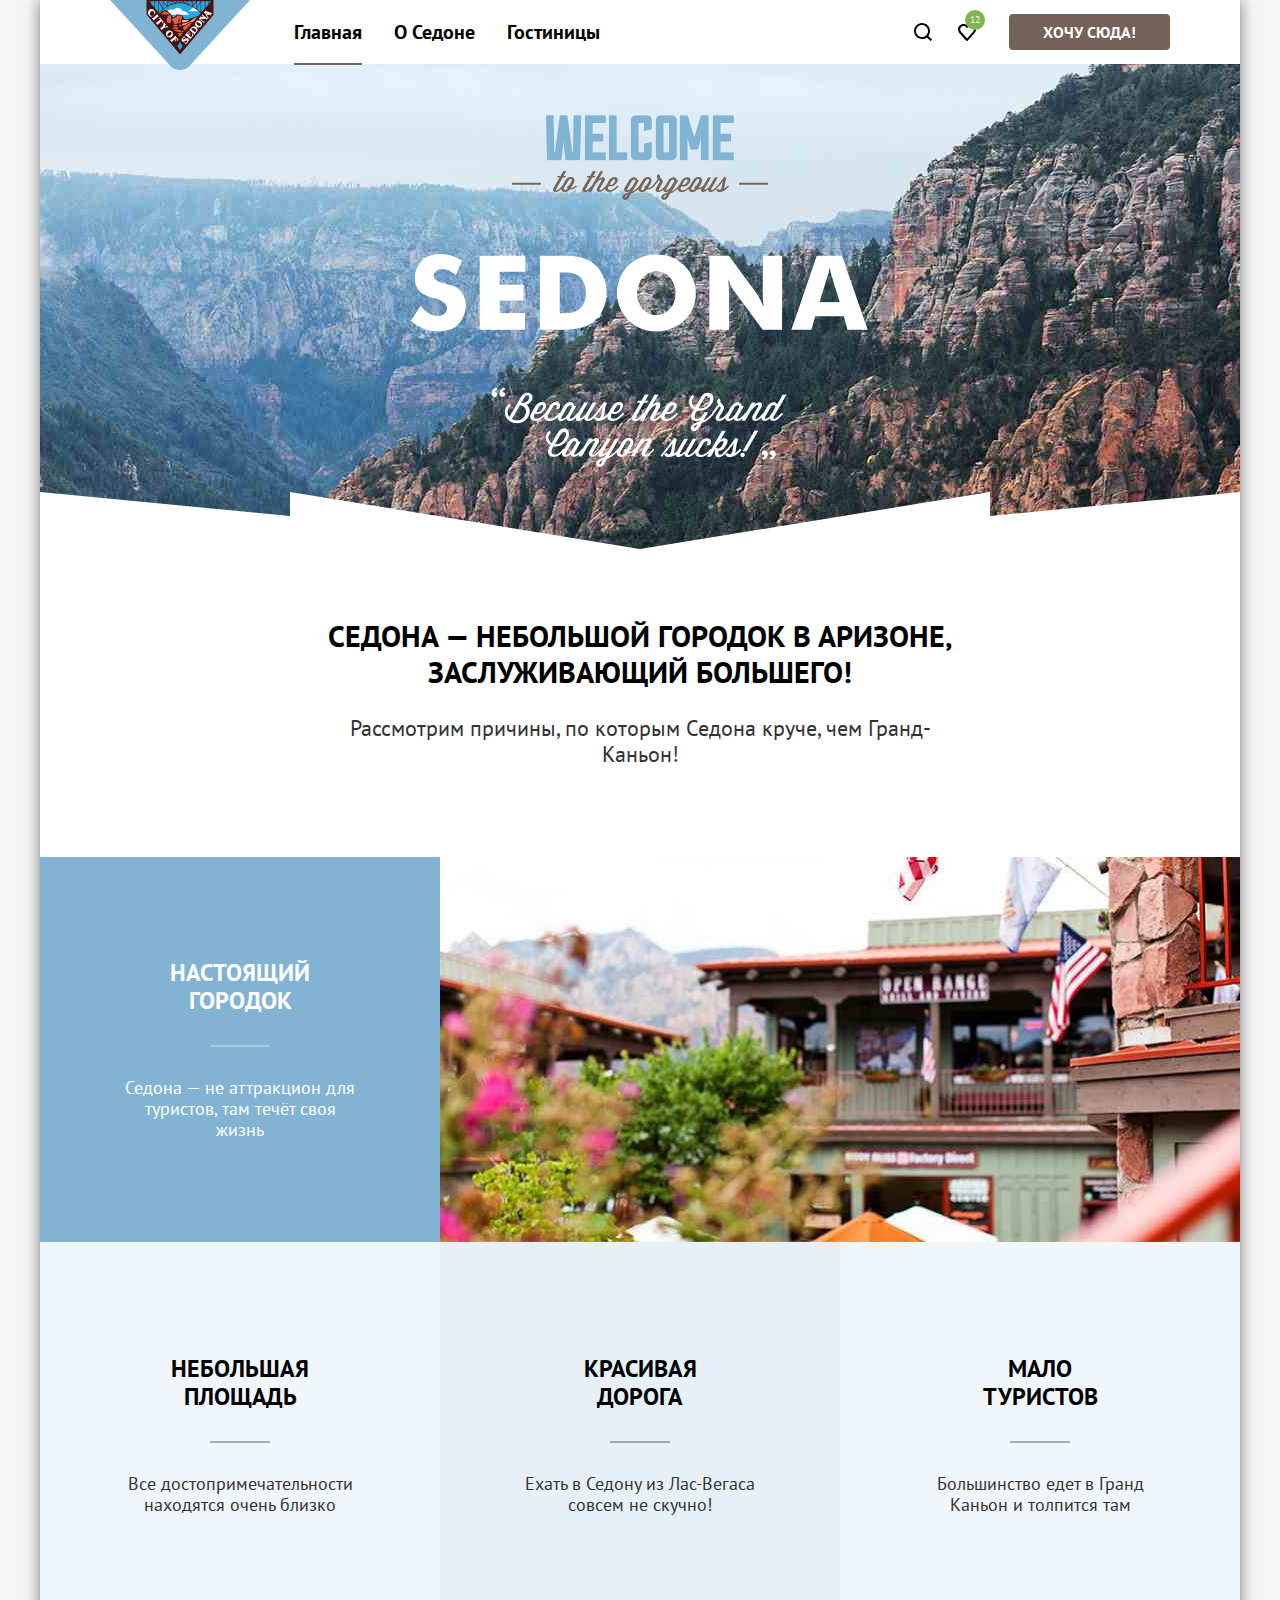
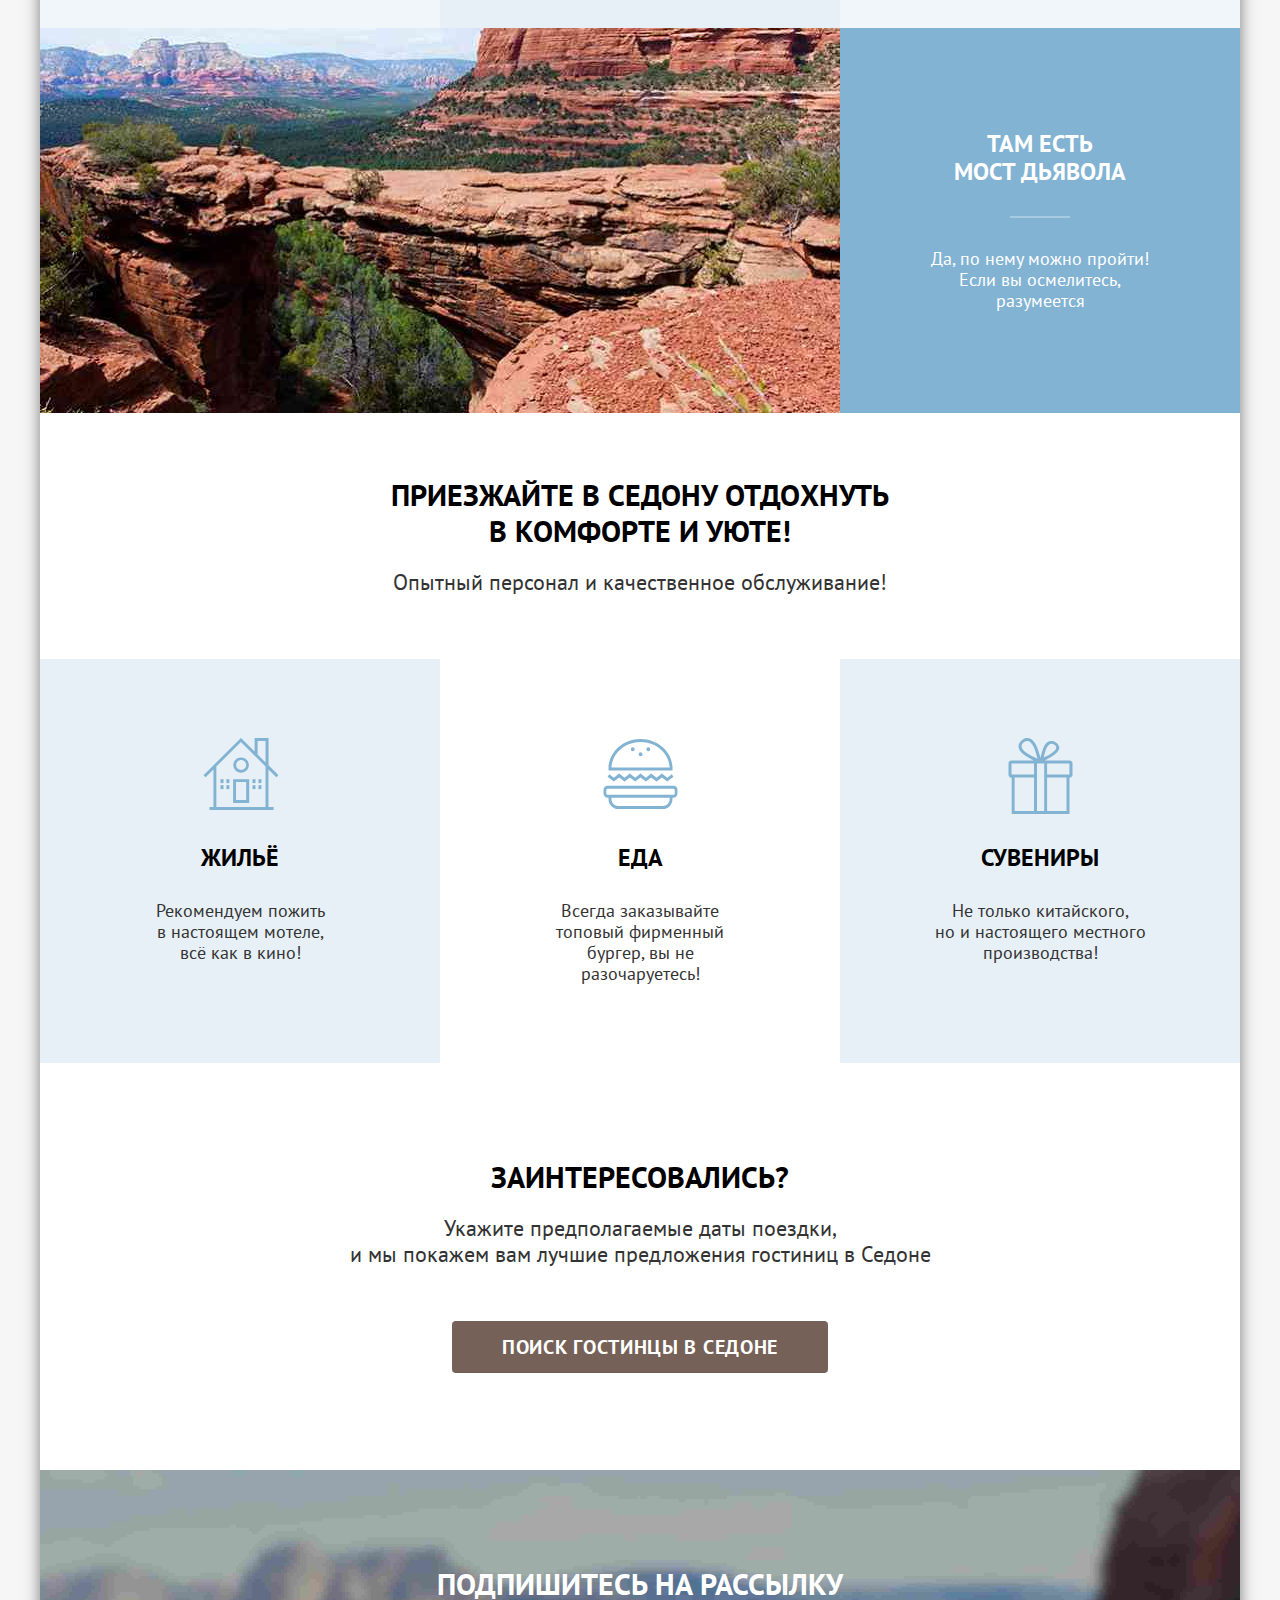
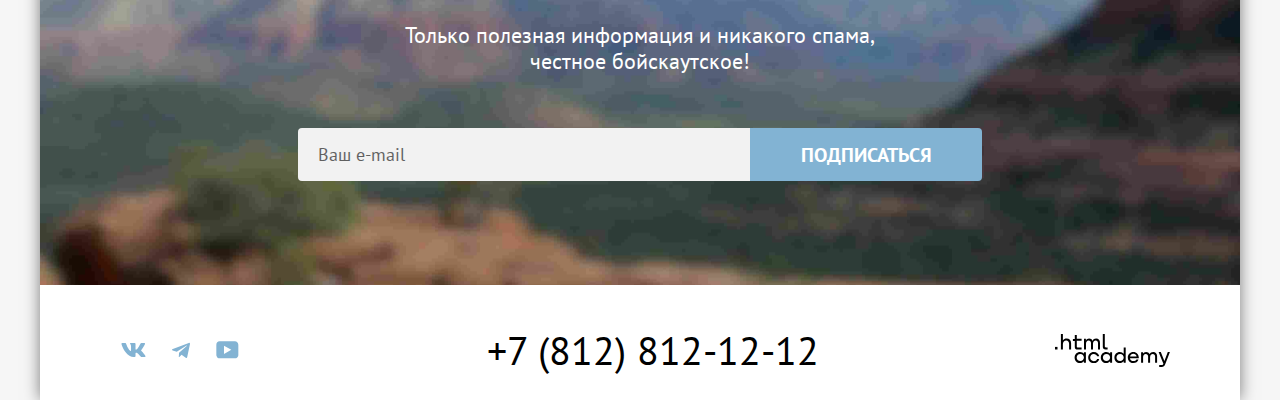
==== commit 1ed03230: "Eits section greeting and avantages" ====
--- a/index.html
+++ b/index.html
@@ -4,8 +4,7 @@
     <meta charset="utf-8">
     <title>HTML Academy: Седона</title>
     <link rel="stylesheet" href="./styles/style.css">
-    <link rel="icon" href="./images/favicon.png">
-    <link rel="icon" href="./favicon.ico">
+    <link rel="icon" href="./images/favicon.png" type="image/png" sizes="32x32">
   </head>
   <body>
     <header class="header">
@@ -55,9 +54,6 @@
         <h1 class="visually-hidden">Туристический город Седона</h1>
         <div class="greeting-images">
           <img class="greeting-image-welcome" src="./images/png/greeting_welcome.png" alt="Добро пожаловать" width="458" height="352">
-          <svg class="greeting-icon" xmlns="http://www.w3.org/2000/svg" width="1200" height="57" viewBox="0 0 1200 57" fill="none">
-            <path d="M0 57V0L250 24V0L600 57L950 0V24L1200 0V57H0Z" fill="white"/>
-          </svg>
         </div>
         <div class="introductory-part">
           <p class="page-title">Седона — небольшой городок в Аризоне, заслуживающий большего!</p>
@@ -117,7 +113,7 @@
           <li class="advantages-item">
             <div class="advantages-container">
               <div class="advantages-container-wrap advantages-availability">
-                <svg class="advantages-icon" xmlns="http://www.w3.org/2000/svg" width="76" height="72" viewBox="0 0 76 72" fill="none">
+                <svg class="advantages-icon" xmlns="http://www.w3.org/2000/svg" width="76" height="76" viewBox="0 0 76 76" fill="none">
                     <path d="M31.1185 65H47.1827V41.2H31.1185V65ZM34.0301 44.1H44.1707V62.1H34.0301V44.1Z" fill="#83B3D3"/>
                     <path d="M74.3916 39.3L76.5 37.2L66.5602 27.3V0H52.6044V13.6L38.9498 0L1.5 37.2L3.60843 39.3L11.4398 31.5V69.1H7.42369V72H71.5803V69.1H66.4598V31.5L74.3916 39.3ZM63.5482 69.1H14.3514V28.5L38.9498 4.1L63.5482 28.5V69.1ZM63.5482 24.4L55.6165 16.5V2.9H63.5482V24.4Z" fill="#83B3D3"/>
                     <path d="M31.3193 27.1C31.3193 31.4 34.8333 34.8 39.0502 34.8C43.3675 34.8 46.8815 31.3 46.8815 27.1C46.8815 22.8 43.3675 19.4 39.0502 19.4C34.8333 19.4 31.3193 22.8 31.3193 27.1ZM39.1506 22.1C41.8614 22.1 44.1707 24.3 44.1707 27C44.1707 29.7 41.9618 31.9 39.1506 31.9C36.4398 31.9 34.1305 29.7 34.1305 27C34.1305 24.3 36.3394 22.1 39.1506 22.1Z" fill="#83B3D3"/>
@@ -134,7 +130,7 @@
                 <p class="advantages-text">Рекомендуем пожить<br> в настоящем мотеле,<br>всё как в кино!</p>
               </div>
               <div class="advantages-container-wrap advantages-availability">
-                <svg class="advantages-icon" xmlns="http://www.w3.org/2000/svg" width="76" height="72" viewBox="0 0 76 72" fill="none">
+                <svg class="advantages-icon" xmlns="http://www.w3.org/2000/svg" width="76" height="76" viewBox="0 0 76 76" fill="none">
                   <path d="M71.5757 47.7H5.6103C3.30452 47.7 1.5 49.6 1.5 52V55.5C1.5 57.9 3.40477 59.8 5.6103 59.8H6.51257V60.9C6.51257 66.4 10.8234 71 16.1367 71H60.8488C66.1621 71 70.4729 66.5 70.4729 60.9V59.8H71.3752C73.681 59.8 75.4855 57.9 75.4855 55.5V52C75.686 49.7 73.7812 47.7 71.5757 47.7ZM67.6659 60.9C67.6659 64.8 64.6583 67.9 60.949 67.9H16.1367C12.4274 67.9 9.41985 64.7 9.41985 60.9V59.8H67.6659V60.9ZM72.7787 55.5C72.7787 56.2 72.1772 56.8 71.5757 56.8H5.51005C4.80829 56.8 4.30704 56.2 4.30704 55.5V52C4.30704 51.3 4.90855 50.7 5.51005 50.7H71.4754C72.1772 50.7 72.6784 51.3 72.6784 52C72.7787 52 72.7787 55.5 72.7787 55.5Z" fill="#83B3D3"/>
                   <path d="M17.1392 39.4L22.5528 43.5L27.8661 39.4L33.1794 43.5L38.4927 39.4L43.9063 43.5L49.2196 39.4L54.5329 43.5L59.9465 39.4L65.2598 43.5L71.4754 38.8L69.7711 36.3L65.2598 39.7L59.9465 35.6L54.5329 39.7L49.2196 35.6L43.9063 39.7L38.4927 35.6L33.1794 39.7L27.8661 35.6L22.5528 39.7L17.1392 35.6L11.8259 39.7L7.31458 36.3L5.6103 38.8L11.8259 43.5L17.1392 39.4Z" fill="#83B3D3"/>
                   <path d="M9.52011 32.5H70.4729C70.4729 31.9 70.5732 31.3 70.5732 30.6C70.5732 30.2 70.5732 29.8 70.5732 29.4C69.8714 13.7 55.8362 1 38.593 1C21.2495 1 7.21432 13.7 6.51257 29.5C6.51257 29.9 6.51257 30.3 6.51257 30.7C6.51257 31.3 6.50815 31.9 6.6084 32.5H9.52011ZM38.593 4C54.2322 4 67.0644 15.3 67.6659 29.5H9.52011C10.1216 15.4 22.9538 4 38.593 4Z" fill="#83B3D3"/>
--- a/styles/style.css
+++ b/styles/style.css
@@ -27,10 +27,10 @@
 }
 
 
-img,
-picture,
-svg {
-    max-width: 100%;
+img {
+  max-width: 100%;
+  height: auto;
+  object-fit: contain;
 }
 
 .visually-hidden {
@@ -250,7 +250,10 @@
 .greeting-images {
   position: relative;
   background-color: #a5b5c0;
-  background-image: url("../images/jpg/greeting_background.jpg");
+  background-size: 100%, cover;
+  background-position: bottom, center;
+  background-image: url("../images/svg/greeting_divider.svg"),
+                    url("../images/jpg/greeting_background.jpg");
   background-repeat: no-repeat;
   background-size: contain;
 }
@@ -375,8 +378,7 @@
 }
 
 .advantages-item:not(:nth-child(1)) .advantages-title {
-  margin-bottom: 30px;
-  margin-top: 30px;
+  margin: 30px 0 28px;
 }
 
 .advantages-image {
@@ -386,7 +388,7 @@
 
 .advantages-text {
   color: #333333;
-  font-size: 18px;
+  font-size: 17.8px;
   line-height: 21px;
   text-align: center;
   margin: 0;
@@ -426,7 +428,7 @@
 /*SECTION SEARCH*/
 .search {
   margin: auto;
-  padding: 96px 304px 95px;
+  padding: 96px 304px 97px;
   text-align: center;
 }
 
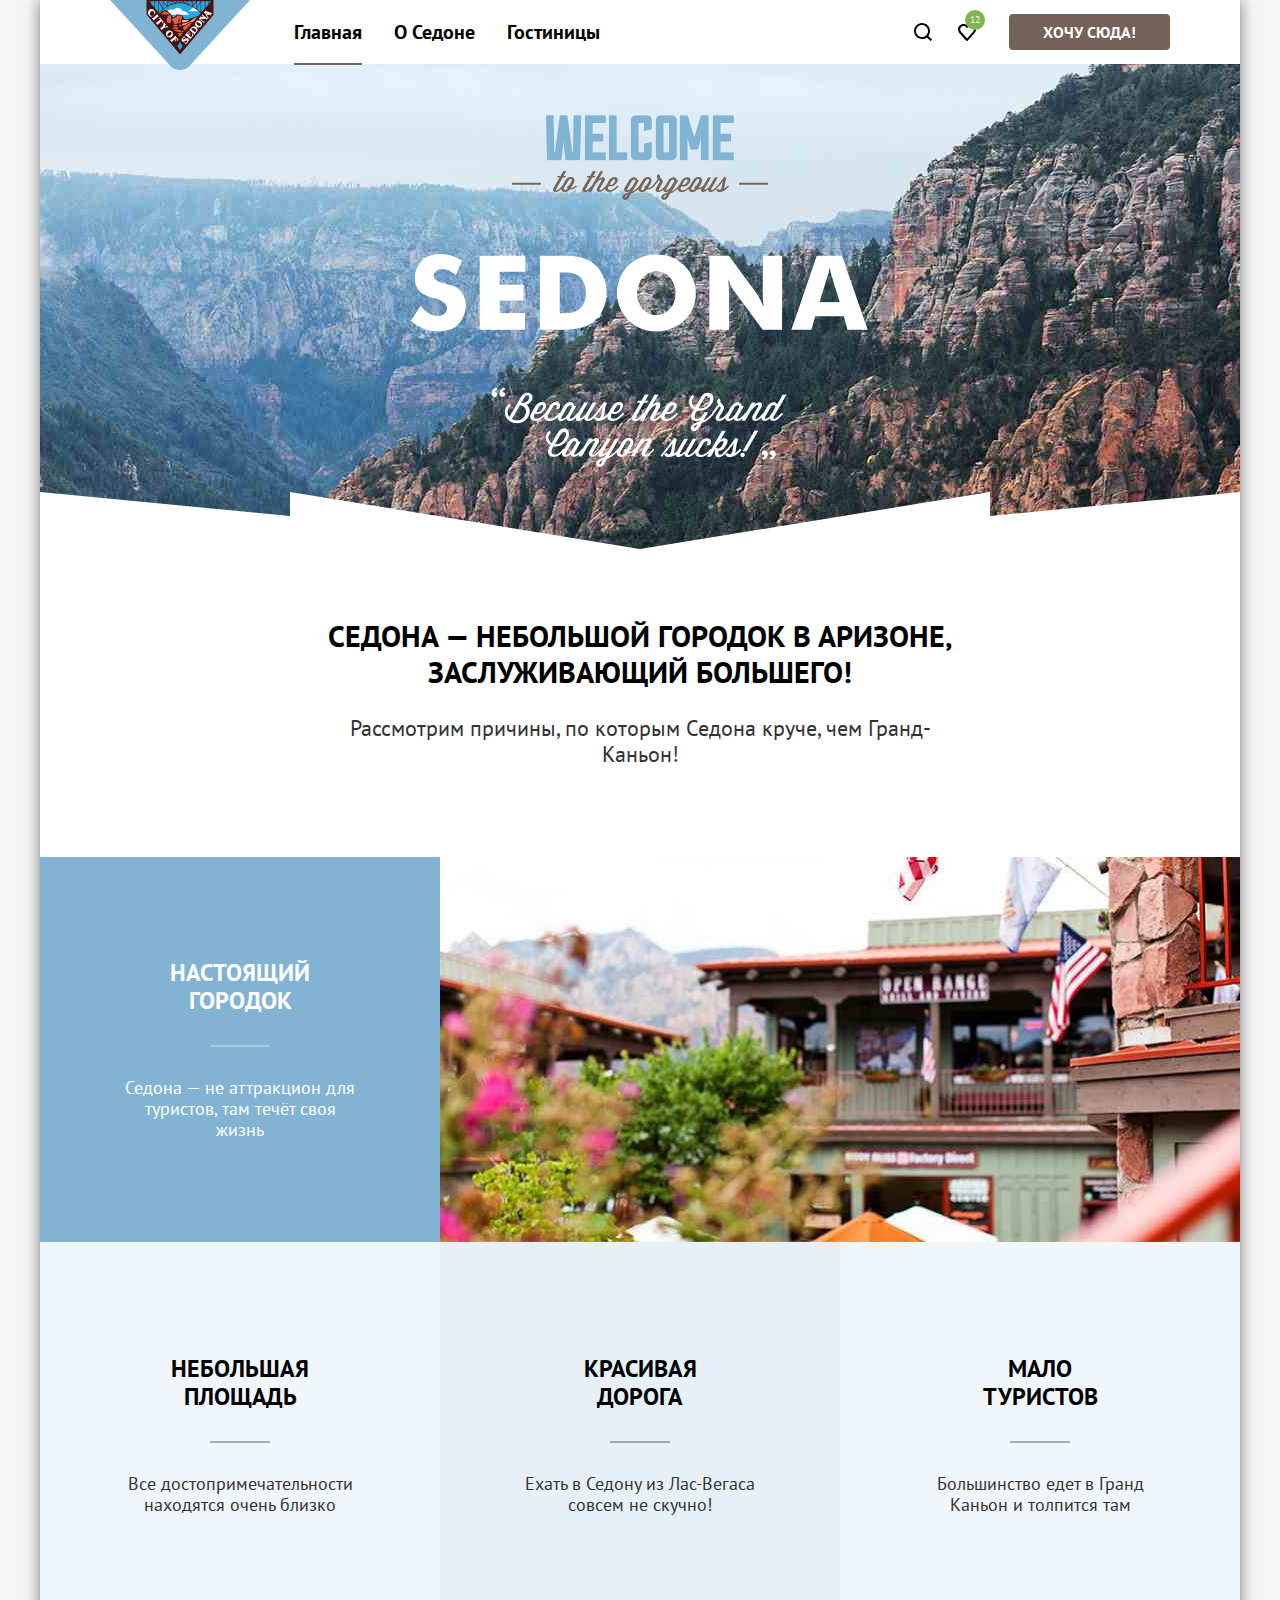
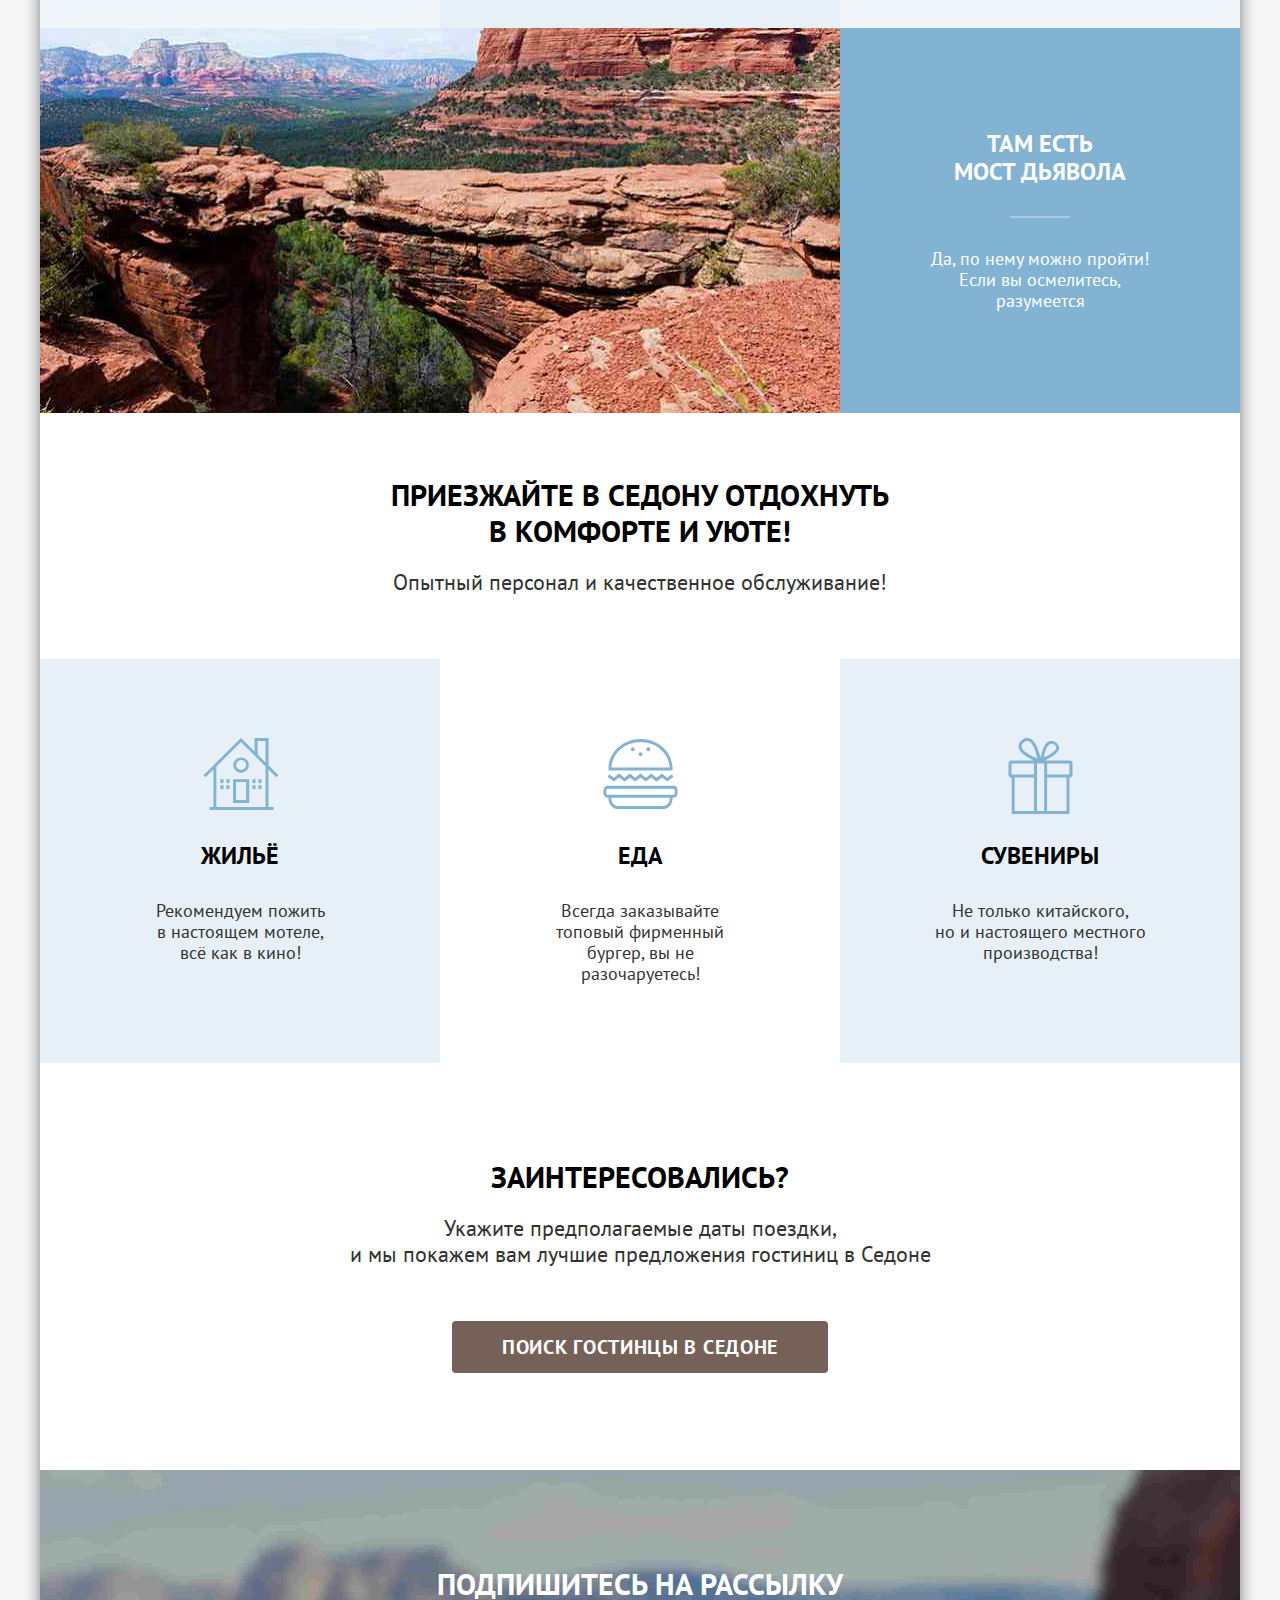
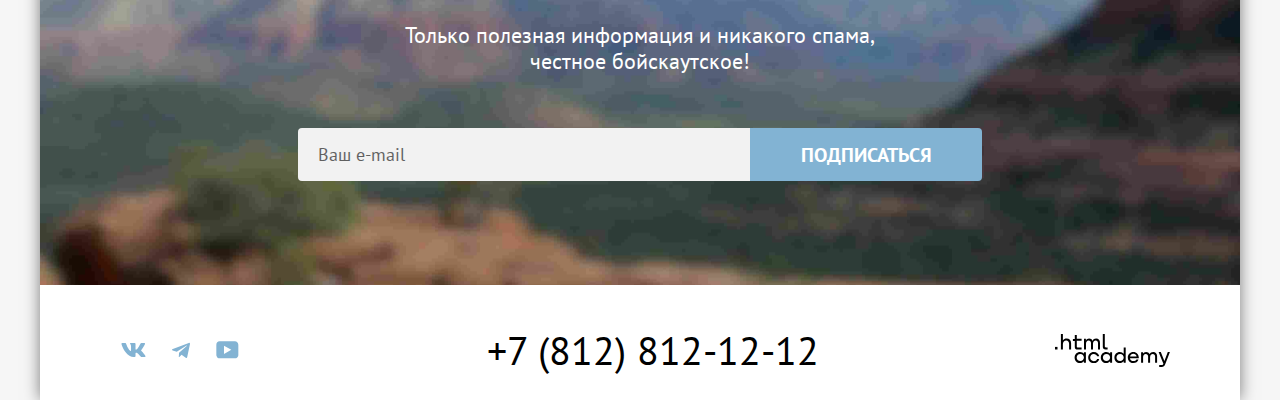
==== commit 01111423: "Добавляет input required" ====
--- a/index.html
+++ b/index.html
@@ -237,14 +237,14 @@
 
             <div class="container-inner-date modal-field-date">
               <label class="modal-label modal-label-access" for="access">Дата заезда:</label>
-              <input class="modal-field-input" id="access" type="text" name="date-access" placeholder="Укажите дату" value="27 апреля 2020">
+              <input class="modal-field-input" id="access" type="text" name="date-access" placeholder="Укажите дату" value="27 апреля 2020" required>
               <span class="field-message field-message-error">Мы не можем отправить вас в прошлое.</span>
             </div>
 
             <div class="container-inner-date modal-field-date">
 
               <label class="modal-label modal-label-egress" for="egress">Дата выезда:</label>
-              <input class="modal-field-input" id="egress" type="text" name="date-egress" placeholder="Укажите дату" value="1 сентября 2021">
+              <input class="modal-field-input" id="egress" type="text" name="date-egress" placeholder="Укажите дату" value="1 сентября 2021" required>
               <span class="field-message">На эти даты есть свободные номера. Пока есть.</span>
             </div>
 
@@ -262,7 +262,7 @@
                   </button>
                 </div>
 
-                <input class="number-input field-input" type="number" name="adults-amount" id="adults" placeholder="0" value="2" min="1" step="1">
+                <input class="number-input field-input" type="number" name="adults-amount" id="adults" placeholder="0" value="2" min="1" step="1" required>
 
                 <div class="field-number-container container-plus">
                   <button class="number-button number-button-plus" type="button">
@@ -297,7 +297,7 @@
                   </button>
                 </div>
 
-                <input class="number-input field-input" type="number" name="children-amount" id="children" placeholder="0" value="2" min="1" step="1">
+                <input class="number-input field-input" type="number" name="children-amount" id="children" placeholder="0" value="2" min="1" step="1" required>
 
                 <div class="field-number-container container-plus">
                   <button class="number-button number-button-plus" type="button">
--- a/styles/style.css
+++ b/styles/style.css
@@ -255,7 +255,6 @@
   background-image: url("../images/svg/greeting_divider.svg"),
                     url("../images/jpg/greeting_background.jpg");
   background-repeat: no-repeat;
-  background-size: contain;
 }
 
 .greeting-image-welcome {
@@ -378,7 +377,7 @@
 }
 
 .advantages-item:not(:nth-child(1)) .advantages-title {
-  margin: 30px 0 28px;
+  margin: 28px 0 30px;
 }
 
 .advantages-image {
